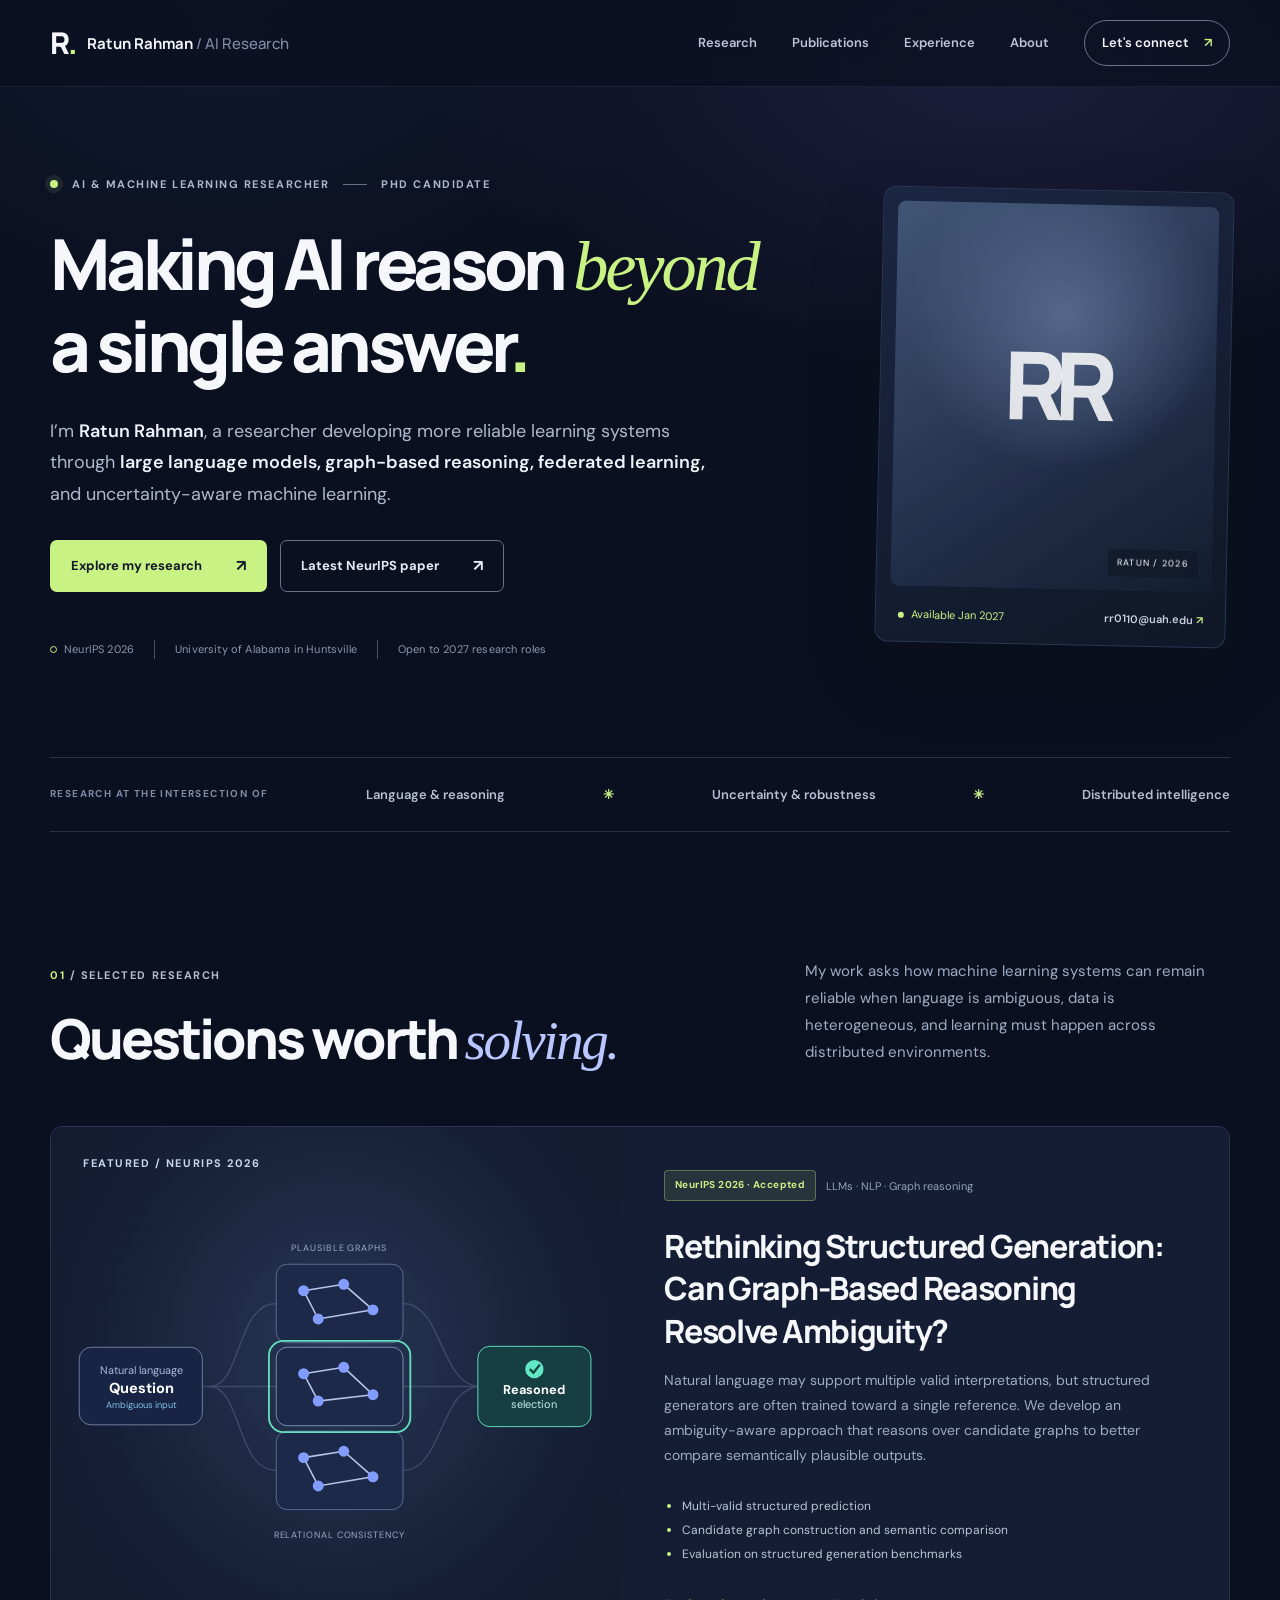
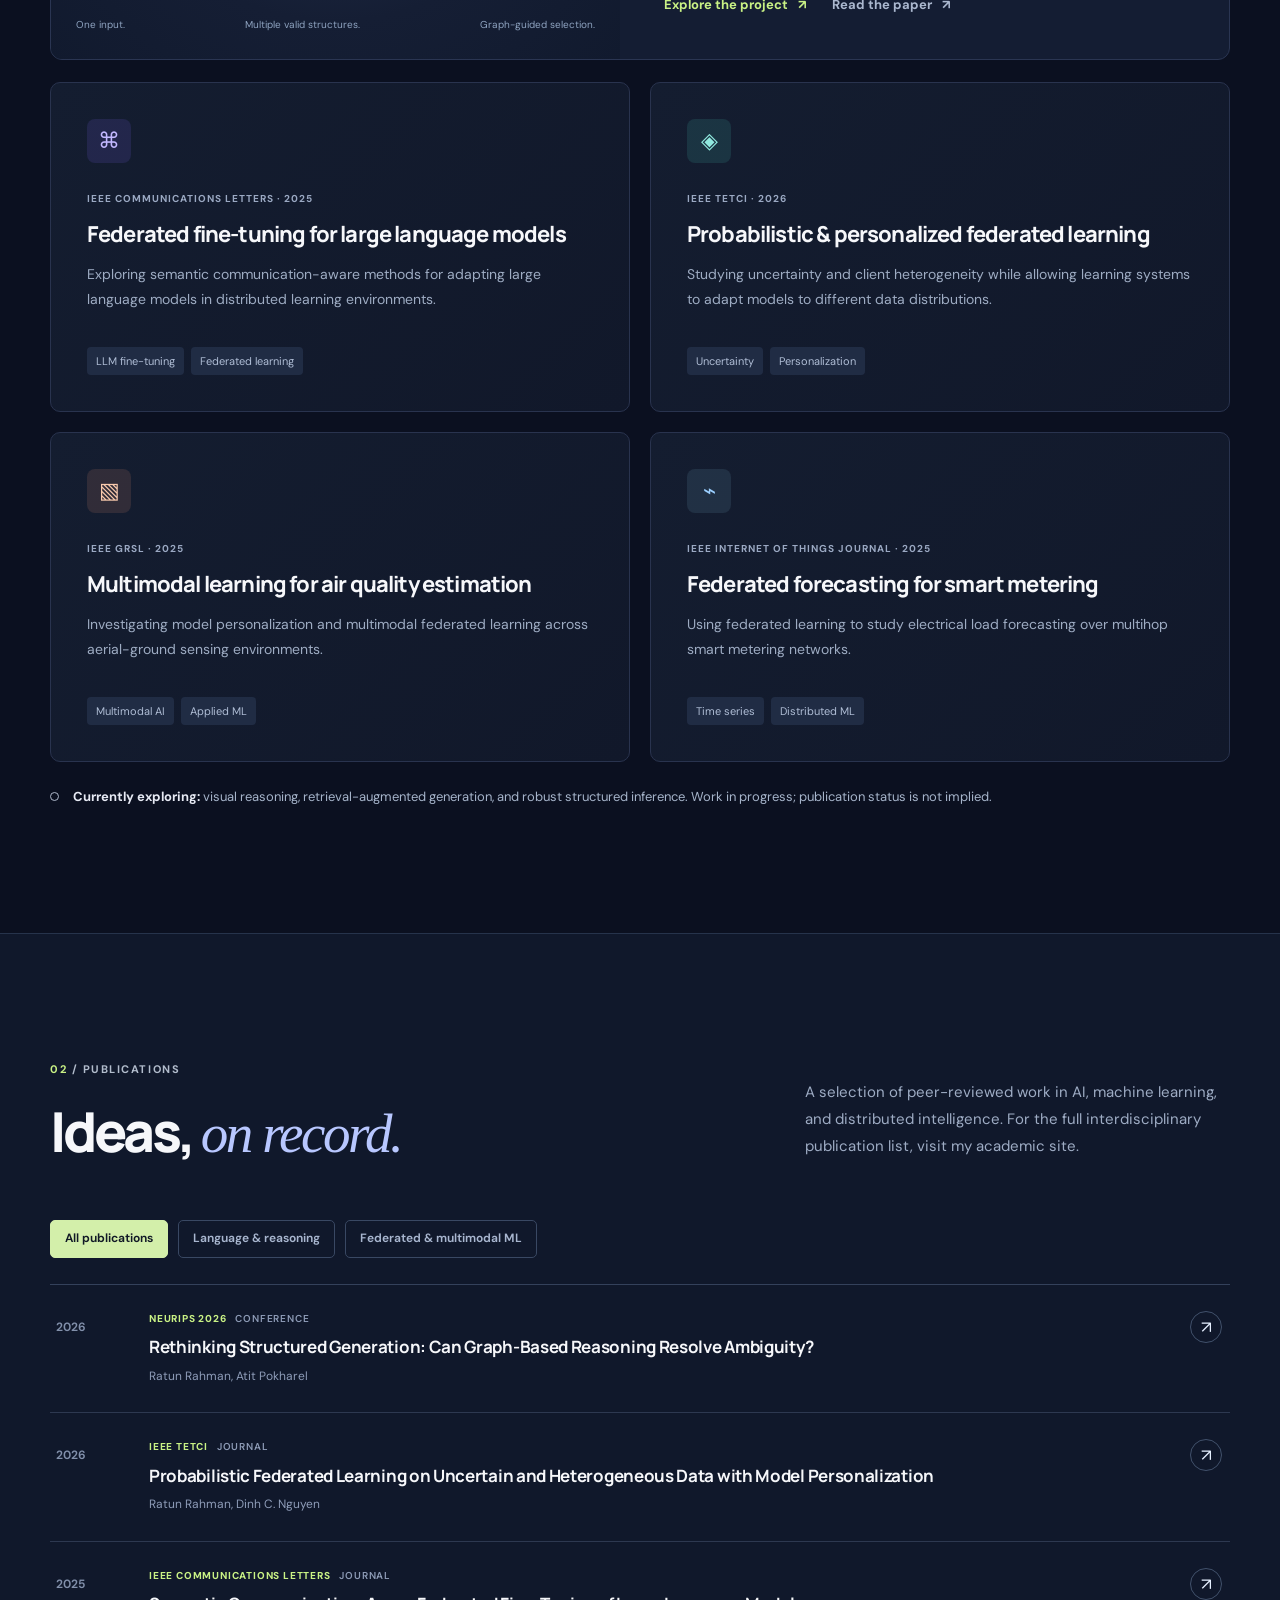
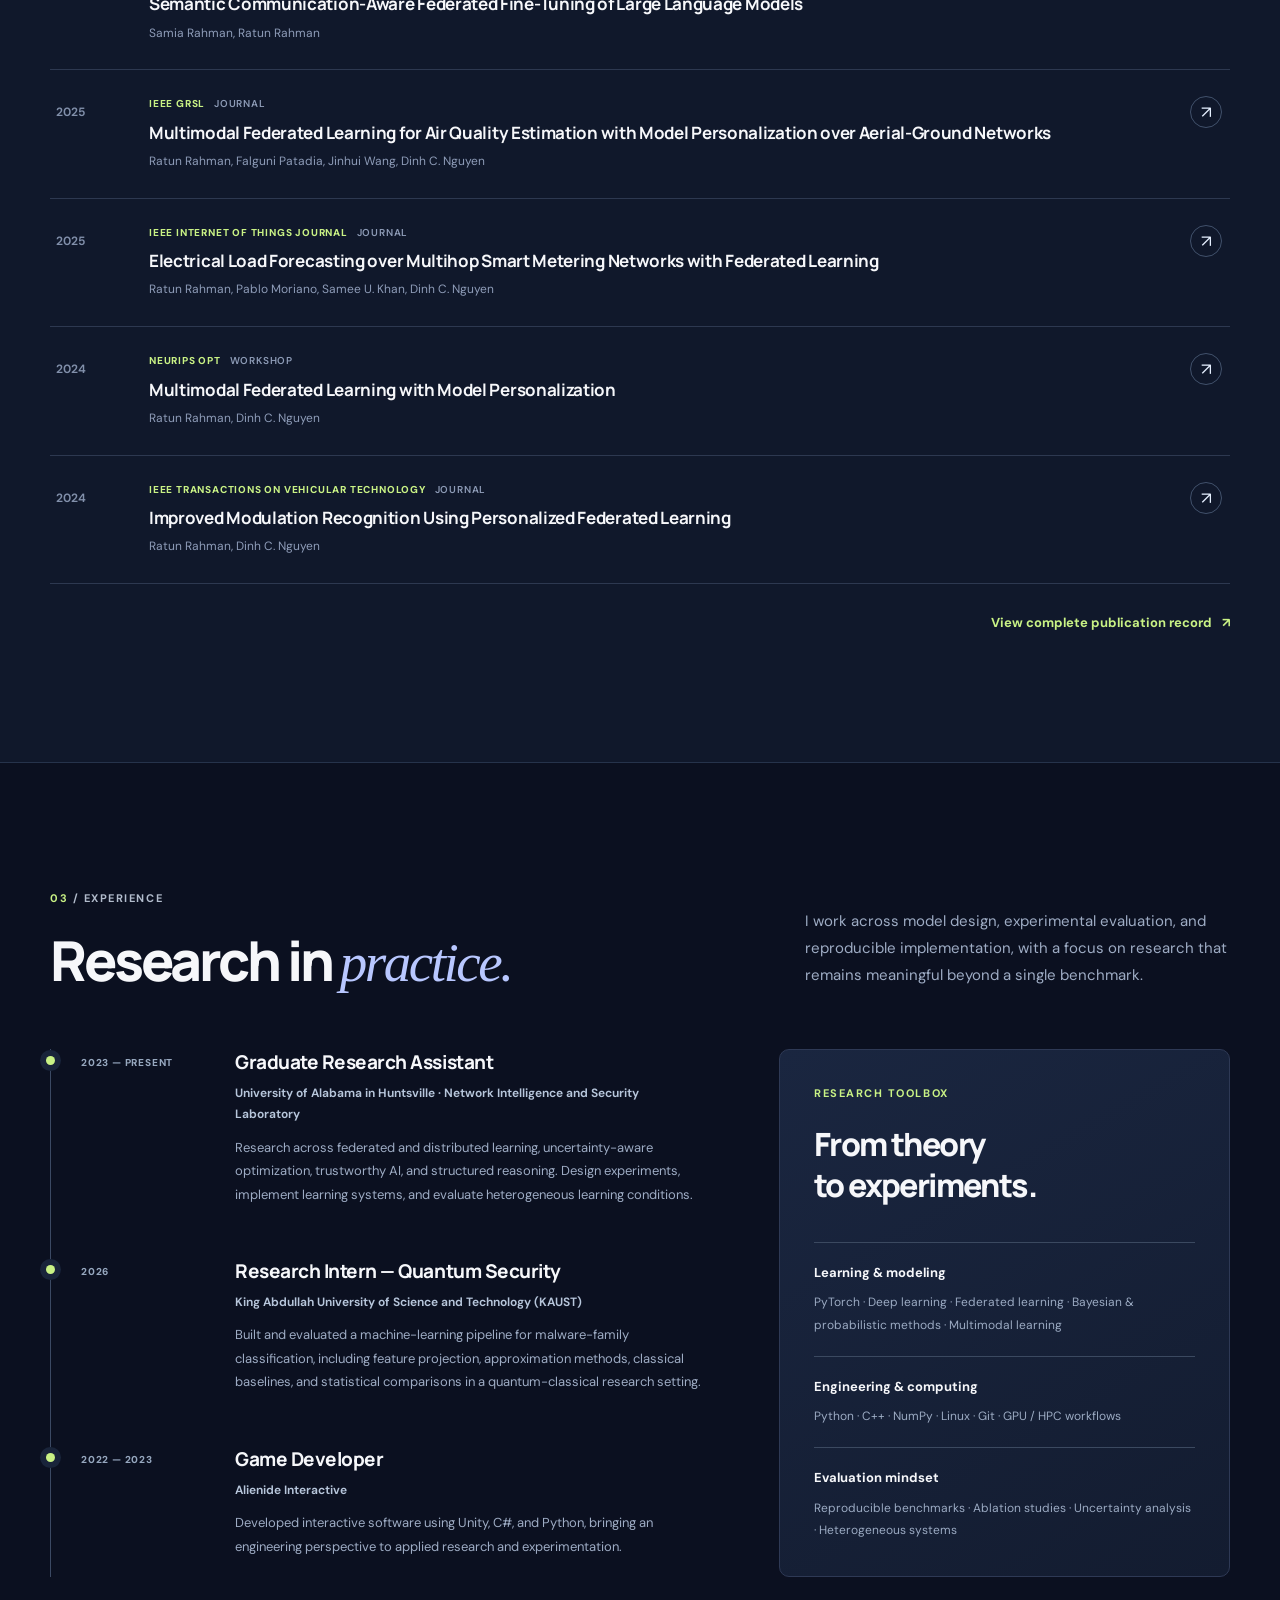
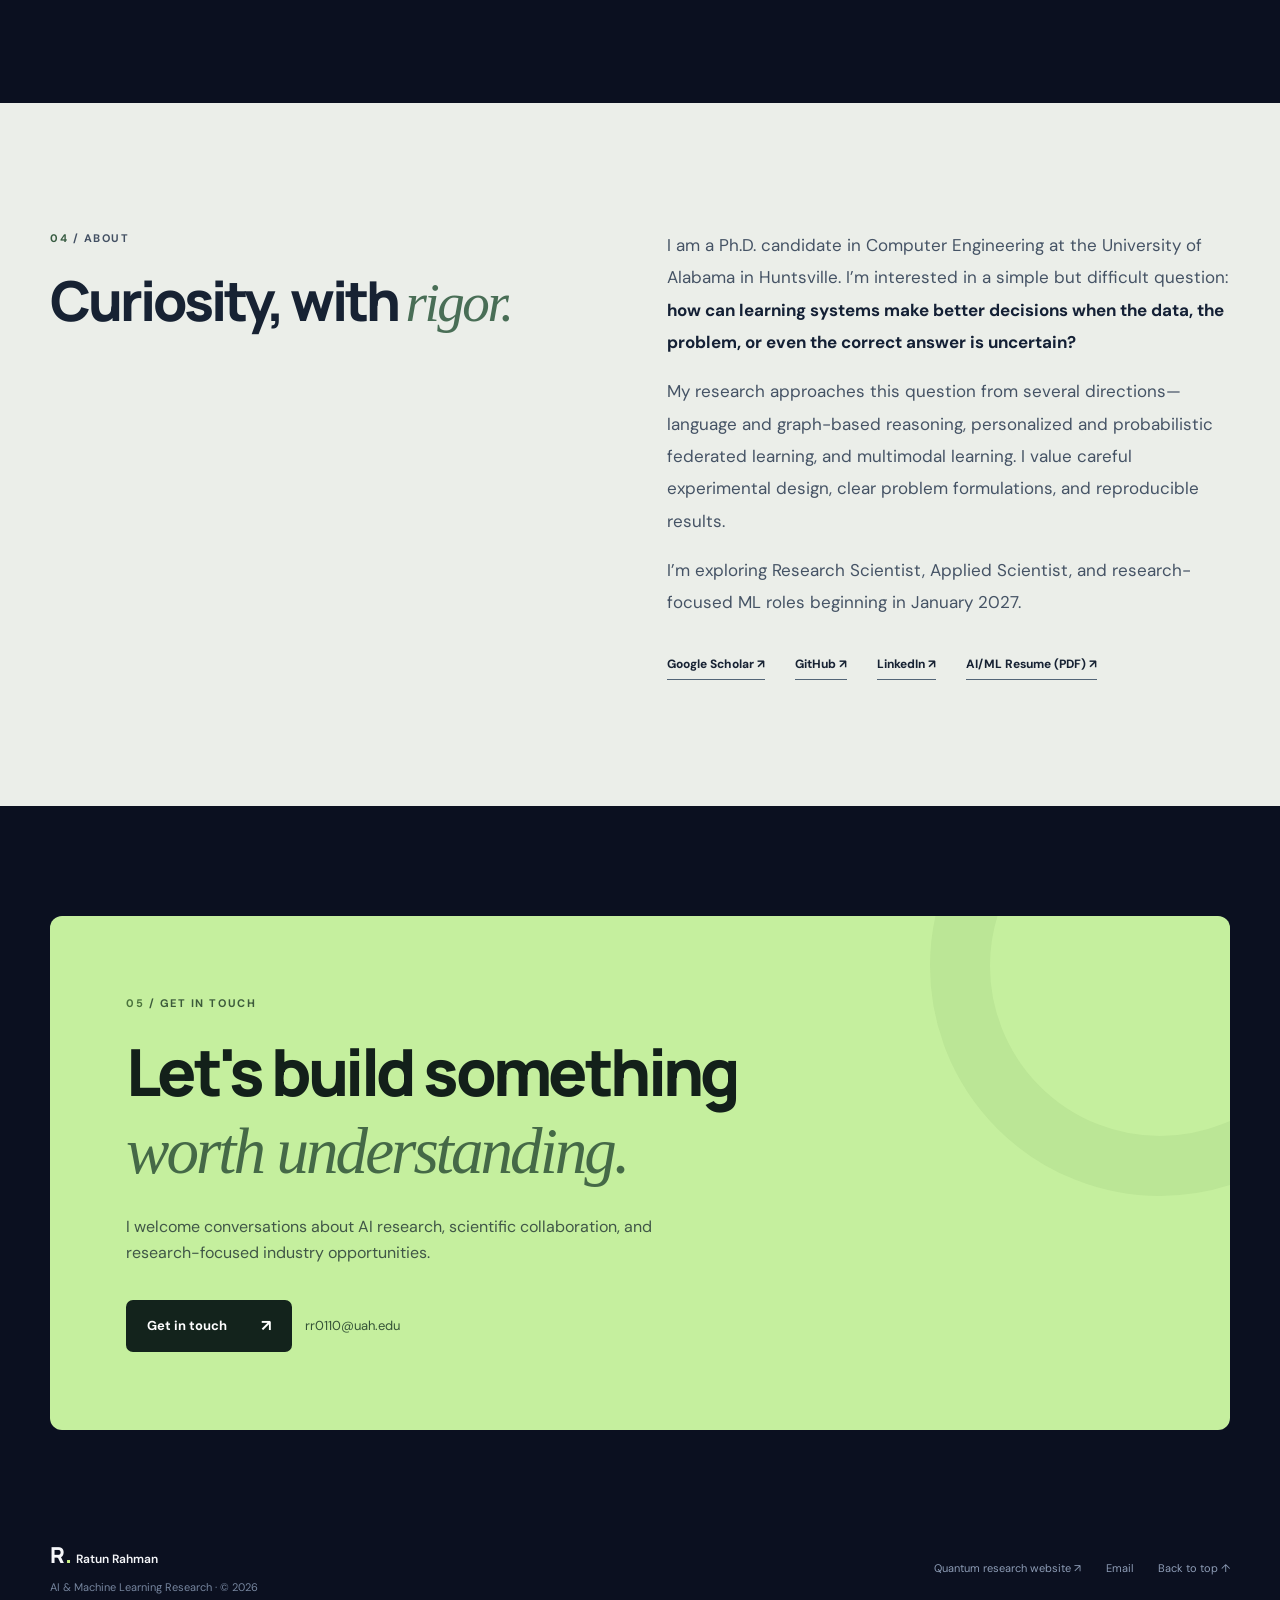
==== index.html @ 69914689 "Add files via upload" ====
<!doctype html>
<html lang="en">
<head>
  <meta charset="utf-8" />
  <meta name="viewport" content="width=device-width, initial-scale=1" />
  <meta name="theme-color" content="#0b1020" />
  <meta name="description" content="Ratun Rahman is an AI and machine learning researcher working on large language models, structured reasoning, trustworthy machine learning, and federated learning. Ph.D. candidate at UAH." />
  <meta property="og:type" content="website" />
  <meta property="og:title" content="Ratun Rahman — AI & Machine Learning Research" />
  <meta property="og:description" content="Research in LLMs, graph-based reasoning, multimodal AI, and federated learning." />
  <meta property="og:url" content="https://ratunrahman.github.io/" />
  <meta property="og:image" content="https://ratunrahman.github.io/assets/og-card.svg" />
  <link rel="canonical" href="https://ratunrahman.github.io/" />
  <link rel="icon" href="assets/favicon.svg" type="image/svg+xml" />
  <link rel="preconnect" href="https://fonts.googleapis.com" />
  <link rel="preconnect" href="https://fonts.gstatic.com" crossorigin />
  <link href="https://fonts.googleapis.com/css2?family=DM+Sans:wght@400;450;500;550;600;650;700&family=Manrope:wght@400;500;600;700;800&display=swap" rel="stylesheet" />
  <link rel="stylesheet" href="assets/style.css" />
  <script src="assets/main.js" defer></script>
  <title>Ratun Rahman — AI & Machine Learning Research</title>
  <script type="application/ld+json">{"@context":"https://schema.org","@type":"Person","name":"Ratun Rahman","url":"https://ratunrahman.github.io/","email":"mailto:rr0110@uah.edu","affiliation":{"@type":"Organization","name":"University of Alabama in Huntsville"},"sameAs":["https://github.com/Ratun11","https://ratun11.github.io/","https://www.linkedin.com/in/ratun-rahman-46762b187"]}</script>
</head>
<body>
  <a class="skip-link" href="#main">Skip to content</a>
  <div class="top-glow" aria-hidden="true"></div>
  <header class="site-header" id="top">
    <div class="container nav-wrap">
      <a class="brand" href="#top" aria-label="Ratun Rahman homepage"><span class="brand-symbol">R<span class="brand-point">.</span></span><span class="brand-name">Ratun Rahman<span> / AI Research</span></span></a>
      <button class="menu-toggle" aria-label="Open navigation" aria-expanded="false" aria-controls="site-menu"><span></span><span></span><span></span></button>
      <nav class="nav" id="site-menu" aria-label="Main navigation">
        <a href="#research">Research</a><a href="#publications">Publications</a><a href="#experience">Experience</a><a href="#about">About</a><a class="nav-contact" href="#contact">Let's connect <span aria-hidden="true">↗</span></a>
      </nav>
    </div>
  </header>
  <main id="main">
    <section class="hero container" aria-labelledby="hero-title">
      <div class="hero-main">
        <p class="eyebrow"><span class="status-pulse" aria-hidden="true"></span> AI &amp; MACHINE LEARNING RESEARCHER <span class="eyebrow-line"></span> PHD CANDIDATE</p>
        <h1 id="hero-title">Making AI reason <span class="serif-accent">beyond</span><br />a single answer<span class="accent-mark">.</span></h1>
        <p class="hero-copy">I’m <strong>Ratun Rahman</strong>, a researcher developing more reliable learning systems through <strong>large language models, graph-based reasoning, federated learning,</strong> and uncertainty-aware machine learning.</p>
        <div class="hero-actions"><a href="#research" class="button button-primary">Explore my research <span aria-hidden="true">↗</span></a><a href="https://arxiv.org/abs/2610.31681" target="_blank" rel="noopener noreferrer" class="button button-outline">Latest NeurIPS paper <span aria-hidden="true">↗</span></a></div>
        <div class="hero-facts"><span><span class="mini-dot"></span> NeurIPS 2026</span><span>University of Alabama in Huntsville</span><span>Open to 2027 research roles</span></div>
      </div>
      <aside class="hero-aside" aria-label="Researcher profile">
        <div class="portrait-wrap">
          <div class="portrait-shape" aria-hidden="true"></div>
          <img class="portrait" src="https://ratun11.github.io/images/profile.png" alt="Portrait of Ratun Rahman" loading="eager" onerror="this.style.display='none';this.parentElement.classList.add('portrait-fallback')" />
          <div class="portrait-monogram" aria-hidden="true">RR</div>
          <span class="portrait-label">RATUN / 2026</span>
        </div>
        <div class="profile-bottom"><span class="availability"><span class="small-status"></span> Available Jan 2027</span><a href="mailto:rr0110@uah.edu">rr0110@uah.edu <span aria-hidden="true">↗</span></a></div>
      </aside>
    </section>
    <div class="container"><div class="recognition"><span class="recognition-label">RESEARCH AT THE INTERSECTION OF</span><span>Language &amp; reasoning</span><span class="recognition-sep">✳</span><span>Uncertainty &amp; robustness</span><span class="recognition-sep">✳</span><span>Distributed intelligence</span></div></div>

    <section class="section container" id="research" aria-labelledby="research-title">
      <div class="section-heading"><div><p class="section-kicker"><span>01</span> / SELECTED RESEARCH</p><h2 id="research-title">Questions worth <em>solving.</em></h2></div><p>My work asks how machine learning systems can remain reliable when language is ambiguous, data is heterogeneous, and learning must happen across distributed environments.</p></div>
      <article class="feature-card">
        <div class="feature-visual" role="img" aria-label="Illustration of multiple candidate graph interpretations being evaluated for structured reasoning">
          <span class="visual-kicker">FEATURED / NEURIPS 2026</span>
          <svg class="graph-art" viewBox="0 0 580 385" aria-hidden="true" focusable="false">
            <defs><linearGradient id="lineG" x1="0" y1="0" x2="1" y2="1"><stop stop-color="#6f7dfb"/><stop offset="1" stop-color="#62e8c4"/></linearGradient><filter id="glow"><feGaussianBlur stdDeviation="6"/></filter></defs>
            <g fill="none" stroke="#566382" stroke-width="1.6" opacity=".54"><path d="M58 188 H152"/><path d="M152 188 C187 188 181 97 225 97"/><path d="M152 188 C187 188 181 188 225 188"/><path d="M152 188 C187 188 181 280 225 280"/><path d="M364 97 C408 97 404 188 449 188"/><path d="M364 188 H449"/><path d="M364 280 C408 280 404 188 449 188"/></g>
            <rect x="9" y="145" width="135" height="85" rx="13" fill="#182443" stroke="#7584a5"/><text x="77" y="174" text-anchor="middle" fill="#a9b9d6" font-size="12">Natural language</text><text x="77" y="195" text-anchor="middle" fill="#fff" font-size="16" font-weight="700">Question</text><text x="77" y="212" text-anchor="middle" fill="#7dbfe6" font-size="10">Ambiguous input</text>
            <g><rect x="225" y="54" width="139" height="86" rx="12" fill="#1c2949" stroke="#607298"/><rect x="225" y="145" width="139" height="86" rx="12" fill="#1c2949" stroke="#8195bd"/><rect x="225" y="237" width="139" height="86" rx="12" fill="#1c2949" stroke="#607298"/></g>
            <g stroke="#b7c7e9" stroke-width="1.7"><path d="M255 83 L299 76 L331 104 L271 114 Z" fill="none"/><path d="M255 174 L299 167 L331 197 L271 204 Z" fill="none"/><path d="M255 266 L299 259 L331 287 L271 297 Z" fill="none"/></g>
            <g fill="#829cff"><circle cx="255" cy="83" r="6"/><circle cx="299" cy="76" r="6"/><circle cx="331" cy="104" r="6"/><circle cx="271" cy="114" r="6"/><circle cx="255" cy="174" r="6"/><circle cx="299" cy="167" r="6"/><circle cx="331" cy="197" r="6"/><circle cx="271" cy="204" r="6"/><circle cx="255" cy="266" r="6"/><circle cx="299" cy="259" r="6"/><circle cx="331" cy="287" r="6"/><circle cx="271" cy="297" r="6"/></g>
            <rect x="217" y="138" width="155" height="100" rx="16" fill="none" stroke="#65dfbf" stroke-width="2"/><path d="M408 188 H442" stroke="url(#lineG)" stroke-width="5" filter="url(#glow)"/><rect x="446" y="144" width="124" height="88" rx="13" fill="#173e43" stroke="#62e8c4"/><circle cx="508" cy="169" r="10" fill="#62e8c4"/><path d="M503 169 l4 4 7-9" fill="none" stroke="#11433b" stroke-width="2.5"/><text x="508" y="196" text-anchor="middle" fill="#fff" font-size="14" font-weight="700">Reasoned</text><text x="508" y="212" text-anchor="middle" fill="#c0f3e4" font-size="12">selection</text>
            <g fill="#99aacb" font-size="10" letter-spacing="1"><text x="294" y="39" text-anchor="middle">PLAUSIBLE GRAPHS</text><text x="294" y="354" text-anchor="middle">RELATIONAL CONSISTENCY</text></g>
          </svg>
          <div class="visual-caption"><span>One input.</span><span>Multiple valid structures.</span><span>Graph-guided selection.</span></div>
        </div>
        <div class="feature-content"><div class="feature-topline"><span class="pill pill-lime">NeurIPS 2026 · Accepted</span><span class="muted">LLMs · NLP · Graph reasoning</span></div><h3>Rethinking Structured Generation: Can Graph-Based Reasoning Resolve Ambiguity?</h3><p>Natural language may support multiple valid interpretations, but structured generators are often trained toward a single reference. We develop an ambiguity-aware approach that reasons over candidate graphs to better compare semantically plausible outputs.</p><ul class="feature-points"><li>Multi-valid structured prediction</li><li>Candidate graph construction and semantic comparison</li><li>Evaluation on structured generation benchmarks</li></ul><div class="feature-links"><a href="research/structured-generation.html" class="text-link">Explore the project <span aria-hidden="true">↗</span></a><a href="https://arxiv.org/abs/2610.31681" target="_blank" rel="noopener noreferrer" class="text-link secondary-link">Read the paper <span aria-hidden="true">↗</span></a></div></div>
      </article>
      <div class="research-grid">
        <article class="research-card"><div class="research-icon icon-lavender" aria-hidden="true">⌘</div><div class="paper-type">IEEE COMMUNICATIONS LETTERS · 2025</div><h3>Federated fine-tuning for large language models</h3><p>Exploring semantic communication-aware methods for adapting large language models in distributed learning environments.</p><div class="tag-row"><span>LLM fine-tuning</span><span>Federated learning</span></div></article>
        <article class="research-card"><div class="research-icon icon-aqua" aria-hidden="true">◈</div><div class="paper-type">IEEE TETCI · 2026</div><h3>Probabilistic &amp; personalized federated learning</h3><p>Studying uncertainty and client heterogeneity while allowing learning systems to adapt models to different data distributions.</p><div class="tag-row"><span>Uncertainty</span><span>Personalization</span></div></article>
        <article class="research-card"><div class="research-icon icon-peach" aria-hidden="true">▧</div><div class="paper-type">IEEE GRSL · 2025</div><h3>Multimodal learning for air quality estimation</h3><p>Investigating model personalization and multimodal federated learning across aerial-ground sensing environments.</p><div class="tag-row"><span>Multimodal AI</span><span>Applied ML</span></div></article>
        <article class="research-card"><div class="research-icon icon-blue" aria-hidden="true">⌁</div><div class="paper-type">IEEE INTERNET OF THINGS JOURNAL · 2025</div><h3>Federated forecasting for smart metering</h3><p>Using federated learning to study electrical load forecasting over multihop smart metering networks.</p><div class="tag-row"><span>Time series</span><span>Distributed ML</span></div></article>
      </div>
      <div class="ongoing-note"><span class="ongoing-dot"></span><p><strong>Currently exploring:</strong> visual reasoning, retrieval-augmented generation, and robust structured inference. Work in progress; publication status is not implied.</p></div>
    </section>

    <section class="section section-tint" id="publications" aria-labelledby="pub-title"><div class="container"><div class="section-heading"><div><p class="section-kicker"><span>02</span> / PUBLICATIONS</p><h2 id="pub-title">Ideas, <em>on record.</em></h2></div><p>A selection of peer-reviewed work in AI, machine learning, and distributed intelligence. For the full interdisciplinary publication list, visit my academic site.</p></div>
      <div class="pub-controls" role="group" aria-label="Filter publications"><button class="filter-button is-active" type="button" data-filter="all" aria-pressed="true">All publications</button><button class="filter-button" type="button" data-filter="language" aria-pressed="false">Language &amp; reasoning</button><button class="filter-button" type="button" data-filter="federated" aria-pressed="false">Federated &amp; multimodal ML</button></div>
      <div class="pub-list">
        <article class="pub-item" data-category="language"><span class="pub-year">2026</span><div><div class="venue">NeurIPS 2026 <span class="venue-type">Conference</span></div><h3>Rethinking Structured Generation: Can Graph-Based Reasoning Resolve Ambiguity?</h3><p>Ratun Rahman, Atit Pokharel</p></div><a class="pub-arrow" aria-label="Read NeurIPS 2026 paper" href="https://arxiv.org/abs/2610.31681" target="_blank" rel="noopener noreferrer">↗</a></article>
        <article class="pub-item" data-category="federated"><span class="pub-year">2026</span><div><div class="venue">IEEE TETCI <span class="venue-type">Journal</span></div><h3>Probabilistic Federated Learning on Uncertain and Heterogeneous Data with Model Personalization</h3><p>Ratun Rahman, Dinh C. Nguyen</p></div><a class="pub-arrow" aria-label="View publication listing" href="https://ratun11.github.io/publications/" target="_blank" rel="noopener noreferrer">↗</a></article>
        <article class="pub-item" data-category="federated"><span class="pub-year">2025</span><div><div class="venue">IEEE Communications Letters <span class="venue-type">Journal</span></div><h3>Semantic Communication-Aware Federated Fine-Tuning of Large Language Models</h3><p>Samia Rahman, Ratun Rahman</p></div><a class="pub-arrow" aria-label="View publication listing" href="https://ratun11.github.io/publications/" target="_blank" rel="noopener noreferrer">↗</a></article>
        <article class="pub-item" data-category="federated"><span class="pub-year">2025</span><div><div class="venue">IEEE GRSL <span class="venue-type">Journal</span></div><h3>Multimodal Federated Learning for Air Quality Estimation with Model Personalization over Aerial-Ground Networks</h3><p>Ratun Rahman, Falguni Patadia, Jinhui Wang, Dinh C. Nguyen</p></div><a class="pub-arrow" aria-label="View publication listing" href="https://ratun11.github.io/publications/" target="_blank" rel="noopener noreferrer">↗</a></article>
        <article class="pub-item" data-category="federated"><span class="pub-year">2025</span><div><div class="venue">IEEE Internet of Things Journal <span class="venue-type">Journal</span></div><h3>Electrical Load Forecasting over Multihop Smart Metering Networks with Federated Learning</h3><p>Ratun Rahman, Pablo Moriano, Samee U. Khan, Dinh C. Nguyen</p></div><a class="pub-arrow" aria-label="View publication listing" href="https://ratun11.github.io/publications/" target="_blank" rel="noopener noreferrer">↗</a></article>
        <article class="pub-item" data-category="federated"><span class="pub-year">2024</span><div><div class="venue">NeurIPS OPT <span class="venue-type">Workshop</span></div><h3>Multimodal Federated Learning with Model Personalization</h3><p>Ratun Rahman, Dinh C. Nguyen</p></div><a class="pub-arrow" aria-label="View publication listing" href="https://ratun11.github.io/publications/" target="_blank" rel="noopener noreferrer">↗</a></article>
        <article class="pub-item" data-category="federated"><span class="pub-year">2024</span><div><div class="venue">IEEE Transactions on Vehicular Technology <span class="venue-type">Journal</span></div><h3>Improved Modulation Recognition Using Personalized Federated Learning</h3><p>Ratun Rahman, Dinh C. Nguyen</p></div><a class="pub-arrow" aria-label="View publication listing" href="https://ratun11.github.io/publications/" target="_blank" rel="noopener noreferrer">↗</a></article>
      </div><div class="view-all"><a href="https://ratun11.github.io/publications/" target="_blank" rel="noopener noreferrer" class="text-link">View complete publication record <span aria-hidden="true">↗</span></a></div>
    </div></section>

    <section class="section container" id="experience" aria-labelledby="exp-title"><div class="section-heading"><div><p class="section-kicker"><span>03</span> / EXPERIENCE</p><h2 id="exp-title">Research in <em>practice.</em></h2></div><p>I work across model design, experimental evaluation, and reproducible implementation, with a focus on research that remains meaningful beyond a single benchmark.</p></div>
      <div class="experience-layout"><div class="timeline"><div class="timeline-item"><div class="timeline-date">2023 — PRESENT</div><div><h3>Graduate Research Assistant</h3><p class="company">University of Alabama in Huntsville · Network Intelligence and Security Laboratory</p><p>Research across federated and distributed learning, uncertainty-aware optimization, trustworthy AI, and structured reasoning. Design experiments, implement learning systems, and evaluate heterogeneous learning conditions.</p></div></div><div class="timeline-item"><div class="timeline-date">2026</div><div><h3>Research Intern — Quantum Security</h3><p class="company">King Abdullah University of Science and Technology (KAUST)</p><p>Built and evaluated a machine-learning pipeline for malware-family classification, including feature projection, approximation methods, classical baselines, and statistical comparisons in a quantum-classical research setting.</p></div></div><div class="timeline-item"><div class="timeline-date">2022 — 2023</div><div><h3>Game Developer</h3><p class="company">Alienide Interactive</p><p>Developed interactive software using Unity, C#, and Python, bringing an engineering perspective to applied research and experimentation.</p></div></div></div>
      <aside class="toolbox"><p class="toolbox-kicker">RESEARCH TOOLBOX</p><h3>From theory<br />to experiments.</h3><div class="tool-group"><h4>Learning &amp; modeling</h4><p>PyTorch · Deep learning · Federated learning · Bayesian &amp; probabilistic methods · Multimodal learning</p></div><div class="tool-group"><h4>Engineering &amp; computing</h4><p>Python · C++ · NumPy · Linux · Git · GPU / HPC workflows</p></div><div class="tool-group"><h4>Evaluation mindset</h4><p>Reproducible benchmarks · Ablation studies · Uncertainty analysis · Heterogeneous systems</p></div></aside></div>
    </section>

    <section class="section about-section" id="about" aria-labelledby="about-title"><div class="container about-layout"><div><p class="section-kicker"><span>04</span> / ABOUT</p><h2 id="about-title">Curiosity, with <em>rigor.</em></h2></div><div class="about-body"><p>I am a Ph.D. candidate in Computer Engineering at the University of Alabama in Huntsville. I’m interested in a simple but difficult question: <strong>how can learning systems make better decisions when the data, the problem, or even the correct answer is uncertain?</strong></p><p>My research approaches this question from several directions—language and graph-based reasoning, personalized and probabilistic federated learning, and multimodal learning. I value careful experimental design, clear problem formulations, and reproducible results.</p><p>I’m exploring Research Scientist, Applied Scientist, and research-focused ML roles beginning in January 2027.</p><div class="about-links"><a href="https://scholar.google.com/citations?user=3UgEN3IAAAAJ" target="_blank" rel="noopener noreferrer">Google Scholar ↗</a><a href="https://github.com/Ratun11" target="_blank" rel="noopener noreferrer">GitHub ↗</a><a href="https://www.linkedin.com/in/ratun-rahman-46762b187" target="_blank" rel="noopener noreferrer">LinkedIn ↗</a><a href="files/Ratun_AI_Resume.pdf" target="_blank" rel="noopener noreferrer">AI/ML Resume (PDF) ↗</a></div></div></div></section>

    <section class="contact-section container" id="contact" aria-labelledby="contact-title"><div class="contact-panel"><div class="contact-decoration" aria-hidden="true"></div><p class="section-kicker"><span>05</span> / GET IN TOUCH</p><h2 id="contact-title">Let's build something<br /><em>worth understanding.</em></h2><p>I welcome conversations about AI research, scientific collaboration, and research-focused industry opportunities.</p><div class="contact-actions"><a href="mailto:rr0110@uah.edu?subject=Research%20conversation" class="button button-light">Get in touch <span aria-hidden="true">↗</span></a><span>rr0110@uah.edu</span></div></div></section>
  </main>
  <footer class="footer container"><div><a href="#top" class="footer-brand">R<span>.</span> <span>Ratun Rahman</span></a><p>AI &amp; Machine Learning Research · © <span id="year">2026</span></p></div><div class="footer-links"><a href="https://ratun11.github.io/" target="_blank" rel="noopener noreferrer">Quantum research website ↗</a><a href="mailto:rr0110@uah.edu">Email</a><a href="#top">Back to top ↑</a></div></footer>
</body>
</html>
---- assets/style.css ----
:root{--bg:#0b1020;--bg2:#10172a;--bg3:#151d33;--card:#131c30;--line:#26304a;--text:#f6f7fa;--muted:#a2acc3;--lime:#c9f285;--accent:#a4a8ff;--aqua:#78d7c4;--serif:Georgia,'Times New Roman',serif;--sans:'DM Sans',sans-serif;--heading:'Manrope',sans-serif}
*{box-sizing:border-box}html{scroll-behavior:smooth;scroll-padding-top:110px}body{margin:0;background:var(--bg);color:var(--text);font:16px/1.65 var(--sans);-webkit-font-smoothing:antialiased}body::selection{background:#7f8cf0;color:#fff}a{color:inherit;text-decoration:none}button{font:inherit}img{max-width:100%}svg{max-width:100%}a:focus-visible,button:focus-visible{outline:3px solid var(--lime);outline-offset:5px}p{margin-top:0}.container{width:min(1180px,calc(100% - 72px));margin:auto}.skip-link{position:absolute;left:12px;top:-90px;background:var(--lime);color:#07101b;padding:12px 18px;z-index:100}.skip-link:focus{top:12px}.top-glow{position:absolute;inset:0 0 auto 0;height:760px;z-index:-1;background:radial-gradient(ellipse 800px 420px at 78% 9%,rgba(95,78,165,.21),transparent 72%),radial-gradient(ellipse 600px 420px at 18% 2%,rgba(45,84,135,.14),transparent 75%);pointer-events:none}.site-header{position:relative;z-index:10;border-bottom:1px solid #27304a88;background:#0b1020bb;backdrop-filter:blur(20px);-webkit-backdrop-filter:blur(20px)}.nav-wrap{height:86px;display:flex;align-items:center;justify-content:space-between;gap:24px}.brand{display:flex;align-items:center;gap:11px;white-space:nowrap}.brand-symbol{font:800 30px/1 var(--heading);letter-spacing:-2px}.brand-point,.accent-mark,.footer-brand>span:first-of-type{color:var(--lime)}.brand-name{font:700 15px var(--heading)}.brand-name>span{color:#818da8;font-weight:500}.nav{display:flex;gap:35px;align-items:center;font-size:13px;font-weight:600;color:#bbc5d7}.nav a:not(.nav-contact):hover,.footer a:hover,.about-links a:hover{color:var(--lime)}.nav-contact{border:1px solid #69748d;padding:11px 17px;border-radius:100px;color:#f6f7fa}.nav-contact:hover{background:#212a3f}.nav-contact span{margin-left:12px;color:var(--lime)}.menu-toggle{display:none}.hero{display:grid;grid-template-columns:minmax(0,1.5fr) minmax(290px,.68fr);gap:55px;align-items:center;min-height:670px;padding-top:75px;padding-bottom:85px}.hero-main{position:relative}.eyebrow,.section-kicker,.recognition-label,.visual-kicker,.toolbox-kicker{letter-spacing:.14em;font-size:11px;font-weight:700;color:#acb6cb}.eyebrow{display:flex;align-items:center;gap:14px;margin:0 0 30px}.status-pulse{height:8px;width:8px;background:var(--lime);border-radius:50%;box-shadow:0 0 0 5px rgba(201,242,133,.09)}.eyebrow-line{display:inline-block;width:24px;height:1px;background:#67718a}.hero h1{margin:0;font:800 clamp(49px,5.5vw,78px)/1.13 var(--heading);letter-spacing:-.065em;white-space:nowrap}.serif-accent,.section-heading h2 em,.about-layout h2 em,.contact-panel h2 em{font-family:var(--serif);font-style:italic;font-weight:400;letter-spacing:-.045em;color:var(--lime)}.hero-copy{max-width:675px;margin:30px 0 30px;font-size:18px;line-height:1.75;color:#aeb9ce}.hero-copy strong{color:#f0f3fa;font-weight:600}.hero-actions,.contact-actions{display:flex;gap:13px;align-items:center;flex-wrap:wrap}.button{display:inline-flex;gap:34px;align-items:center;justify-content:center;border:1px solid transparent;border-radius:7px;padding:14px 20px;font-size:13px;font-weight:700;line-height:1.4;transition:transform .15s,background .15s}.button:hover{transform:translateY(-3px)}.button-primary{background:var(--lime);color:#121928}.button-primary:hover{background:#e1ffae}.button-outline{border-color:#68748e;color:#e7eaf4}.button-outline:hover{background:#1b2540}.button span{font-size:16px}.hero-facts{margin-top:48px;display:flex;gap:20px;align-items:center;flex-wrap:wrap;font-size:11px;color:#8997b0;letter-spacing:.015em}.hero-facts>span:not(:first-child){border-left:1px solid #45516b;padding-left:20px}.mini-dot{display:inline-block;width:7px;height:7px;border:1px solid var(--lime);border-radius:50%;margin-right:4px}.hero-aside{padding:14px;border:1px solid #293753;background:linear-gradient(150deg,#1b2642,#101727);border-radius:13px;box-shadow:0 30px 80px rgba(0,0,0,.13);transform:rotate(1.2deg)}.portrait-wrap{position:relative;aspect-ratio:4/4.8;overflow:hidden;border-radius:8px;background:linear-gradient(155deg,#293b65,#171f33 70%);display:flex;justify-content:center;align-items:end}.portrait-shape{width:110%;height:110%;position:absolute;background:radial-gradient(circle at 52% 35%,#62769a 0,transparent 47%),linear-gradient(145deg,#4c627f 0,#23314c 65%,#131d2f);opacity:.8}.portrait{position:relative;width:100%;height:100%;object-fit:cover;object-position:center 30%;filter:saturate(.78);mix-blend-mode:normal}.portrait-wrap .portrait-monogram{display:none;position:absolute;font:800 94px var(--heading);letter-spacing:-.12em;color:rgba(255,255,255,.85);top:30%}.portrait-wrap.portrait-fallback .portrait-monogram{display:block}.portrait-label{position:absolute;bottom:14px;right:14px;color:white;background:#101827a8;padding:6px 9px;backdrop-filter:blur(5px);font-size:9px;letter-spacing:.14em}.profile-bottom{padding:19px 8px 4px;display:flex;justify-content:space-between;gap:10px;align-items:center;font-size:11px;color:#cad1df}.profile-bottom>a{font-weight:600}.profile-bottom>a span{color:var(--lime)}.availability{white-space:nowrap;color:var(--lime)}.small-status{display:inline-block;background:var(--lime);width:6px;height:6px;border-radius:50%;margin-right:4px}.recognition{border-top:1px solid #28324c;border-bottom:1px solid #28324c;padding:26px 0;display:flex;justify-content:space-between;gap:16px;align-items:center;color:#b6bfd2;font-size:13px;font-weight:600}.recognition-label{color:#7e8ba5;font-size:10px}.recognition-sep{color:var(--lime)}.section{padding-top:126px;padding-bottom:126px}.section-heading{display:flex;justify-content:space-between;align-items:end;gap:48px;margin-bottom:54px}.section-heading>div{flex:1.3}.section-heading>p{max-width:425px;color:#9eacc4;font-size:15px;line-height:1.8;margin:0 0 6px;flex:1}.section-kicker{color:#b2bccc;margin:0 0 22px}.section-kicker span{color:var(--lime)}.section-heading h2,.about-layout h2{margin:0;font:800 clamp(35px,4.3vw,56px)/1.16 var(--heading);letter-spacing:-.055em}.section-heading h2 em,.about-layout h2 em{color:#b8c7ff}.feature-card{display:grid;grid-template-columns:1fr 1.07fr;border:1px solid #2a3552;background:#141d33;border-radius:12px;overflow:hidden}.feature-visual{background:radial-gradient(ellipse at 50% 42%,#283756 0,#151e34 62%,#111a2e 100%);padding:27px 20px 25px;display:flex;flex-direction:column;justify-content:space-between;overflow:hidden}.visual-kicker{color:#c9d6f0;margin-left:12px}.graph-art{width:100%;height:auto;margin:auto;display:block}.visual-caption{display:flex;justify-content:space-between;gap:8px;padding:9px 5px 0;color:#8fa4c1;font-size:10px}.feature-content{padding:43px 44px;display:flex;flex-direction:column;align-items:start}.feature-topline{display:flex;flex-wrap:wrap;align-items:center;gap:10px}.pill{padding:6px 10px;border-radius:4px;font-weight:700;font-size:10px;letter-spacing:.04em}.pill-lime{background:#c9f2851c;border:1px solid #c9f28555;color:var(--lime)}.muted{font-size:11px;color:#93a1b9}.feature-content h3{font:750 clamp(22px,2.6vw,32px)/1.33 var(--heading);letter-spacing:-.04em;margin:24px 0 15px}.feature-content p,.research-card p{font-size:14px;line-height:1.8;color:#9eacc3}.feature-points{padding-left:18px;color:#bbc6d8;font-size:12px;line-height:2;margin-bottom:28px}.feature-points li::marker{color:var(--lime)}.feature-links{margin-top:auto;display:flex;flex-wrap:wrap;gap:26px}.text-link{color:var(--lime);font-size:13px;font-weight:700}.text-link:hover{text-decoration:underline;text-underline-offset:5px}.text-link span{margin-left:7px}.secondary-link{color:#abb8cf}.research-grid{margin-top:22px;display:grid;grid-template-columns:repeat(2,1fr);gap:20px}.research-card{padding:36px;border:1px solid #29334e;border-radius:10px;background:linear-gradient(135deg,#141d30,#11182a);min-height:330px;display:flex;flex-direction:column;align-items:start;transition:transform .15s,border-color .15s}.research-card:hover{border-color:#64769c;transform:translateY(-3px)}.research-icon{width:44px;height:44px;display:grid;place-items:center;border-radius:8px;font-size:22px;margin-bottom:28px}.icon-lavender{color:#c2b8ff;background:#6a5acf2c}.icon-aqua{color:#90e9df;background:#3faea22b}.icon-peach{color:#f9caad;background:#b97a602d}.icon-blue{color:#9bcfff;background:#648ca52d}.paper-type{color:#9ba9c3;letter-spacing:.1em;font-size:10px;font-weight:700}.research-card h3{font:750 22px/1.38 var(--heading);letter-spacing:-.038em;margin:12px 0}.research-card p{margin-bottom:25px}.tag-row{margin-top:auto;display:flex;flex-wrap:wrap;gap:7px}.tag-row span{padding:5px 9px;background:#202c44;color:#afbdd5;border-radius:4px;font-size:11px}.ongoing-note{display:flex;gap:14px;align-items:start;padding:24px 0 0;color:#a6b4ca;font-size:13px}.ongoing-note p{margin:0}.ongoing-note strong{color:#e7eaf4}.ongoing-dot{height:9px;width:9px;border:1px solid #adb7c9;border-radius:50%;flex:0 0 auto;margin-top:6px}.section-tint{background:#10182b;border-top:1px solid #26334b;border-bottom:1px solid #26334b}.pub-controls{display:flex;flex-wrap:wrap;gap:10px;margin-bottom:26px}.filter-button{border:1px solid #394863;background:transparent;color:#a8b6cf;padding:8px 14px;border-radius:5px;font-size:12px;cursor:pointer;font-weight:650}.filter-button:hover{background:#293650}.filter-button.is-active{background:#d3efaa;border-color:#d3efaa;color:#111926}.pub-list{border-top:1px solid #34415b}.pub-item{display:grid;grid-template-columns:75px 1fr 34px;gap:18px;align-items:start;padding:26px 6px;border-bottom:1px solid #2d3850}.pub-item[hidden]{display:none}.pub-year{color:#8290ab;font-size:12px;font-weight:650;padding-top:7px}.venue{color:var(--lime);text-transform:uppercase;letter-spacing:.08em;font-size:10px;font-weight:800;margin-bottom:7px}.venue-type{color:#8d9bb6;font-weight:600;padding-left:6px}.pub-item h3{font:700 17px/1.48 var(--heading);letter-spacing:-.018em;margin:0 0 7px}.pub-item p{color:#8e9cb8;font-size:12px;margin:0}.pub-arrow{display:grid;place-items:center;width:32px;height:32px;border:1px solid #41516b;border-radius:50%;font-size:17px;color:#e6f0ff;transition:background .15s}.pub-arrow:hover{background:#334566}.view-all{text-align:right;padding-top:25px}.experience-layout{display:grid;grid-template-columns:1.45fr 1fr;gap:75px}.timeline{border-left:1px solid #3b4963;padding-left:30px}.timeline-item{display:grid;grid-template-columns:130px 1fr;gap:24px;position:relative;padding-bottom:42px}.timeline-item::before{content:"";position:absolute;top:7px;left:-35px;border-radius:50%;width:9px;height:9px;background:var(--lime);box-shadow:0 0 0 6px #19243a}.timeline-item:last-child{padding-bottom:0}.timeline-date{color:#97a8bf;font-size:10px;font-weight:800;letter-spacing:.08em;margin-top:6px}.timeline h3{font:750 19px var(--heading);letter-spacing:-.025em;margin:0 0 8px}.company{font-size:12px!important;color:#b7c6db!important;font-weight:650}.timeline p{color:#9eacc4;font-size:13px;line-height:1.8;margin-bottom:10px}.toolbox{align-self:start;padding:34px;border:1px solid #2e3955;border-radius:10px;background:linear-gradient(150deg,#1a2640,#131c30)}.toolbox-kicker{color:var(--lime);margin:0 0 22px}.toolbox h3{font:800 32px/1.3 var(--heading);letter-spacing:-.05em;margin:0 0 35px}.tool-group{border-top:1px solid #3b4960;padding-top:19px;margin-top:19px}.tool-group h4{font-size:13px;margin:0 0 8px}.tool-group p{font-size:12px;color:#9baac2;line-height:1.9;margin:0}.about-section{background:#ebeee9;color:#172233}.about-section .section-kicker{color:#435063}.about-section .section-kicker span{color:#375b41}.about-layout{display:grid;grid-template-columns:1fr 1.05fr;gap:80px}.about-layout h2 em{color:#496e56}.about-body p{font-size:17px;color:#455365;line-height:1.9}.about-body strong{color:#142035}.about-links{display:flex;gap:20px 30px;flex-wrap:wrap;margin-top:37px}.about-links a{font-size:12px;font-weight:750;border-bottom:1px solid #536577;padding-bottom:4px}.about-links a:hover{color:#4b8052}.contact-section{padding-top:110px;padding-bottom:110px}.contact-panel{background:#c5ef9e;color:#13201a;border-radius:12px;padding:78px 76px;position:relative;overflow:hidden}.contact-decoration{position:absolute;border:60px solid #82ad6926;border-radius:50%;width:460px;height:460px;right:-160px;top:-180px;pointer-events:none}.contact-panel .section-kicker{color:#3c5a3b}.contact-panel .section-kicker span{color:#4c743d}.contact-panel h2{font:800 clamp(38px,5.2vw,65px)/1.18 var(--heading);letter-spacing:-.055em;margin:0 0 24px;position:relative}.contact-panel h2 em{color:#456947}.contact-panel>p:not(.section-kicker){color:#405747;font-size:16px;max-width:570px;position:relative}.contact-actions{margin-top:33px;position:relative}.contact-actions>span{font-size:13px;color:#355337}.button-light{background:#13231c;color:white}.button-light:hover{background:#294334}.footer{display:flex;justify-content:space-between;gap:25px;padding-bottom:45px}.footer-brand{font:800 22px var(--heading)}.footer-brand>span:nth-child(2){font:600 12px var(--sans);letter-spacing:0}.footer p{font-size:11px;color:#76859e;margin:7px 0 0}.footer-links{display:flex;flex-wrap:wrap;align-items:center;gap:25px;font-size:11px;color:#8e9db6}
/* Project detail */.detail-hero{padding-top:100px;padding-bottom:85px;max-width:900px}.back-link{font-size:13px;font-weight:700;color:var(--lime)}.detail-hero .section-kicker{margin-top:52px}.detail-hero h1{font:800 clamp(39px,5.2vw,67px)/1.15 var(--heading);letter-spacing:-.06em;margin:0 0 25px}.detail-hero .summary{font-size:19px;color:#abb9ce;line-height:1.8;max-width:820px}.detail-meta{display:flex;flex-wrap:wrap;gap:18px;margin:26px 0 0;color:#a8b5ca;font-size:12px}.detail-meta span{border:1px solid #45536b;padding:7px 12px;border-radius:4px}.detail-content{max-width:900px;margin:auto;padding-bottom:110px}.detail-content h2{font:800 28px var(--heading);letter-spacing:-.04em;margin:55px 0 18px}.detail-content p,.detail-content li{font-size:16px;color:#aebad0;line-height:1.9}.detail-content ul{padding-left:20px}.detail-content li{padding-bottom:9px}.detail-art{background:#151f35;border:1px solid #374765;padding:40px;border-radius:10px;display:grid;grid-template-columns:repeat(3,1fr);gap:22px}.detail-step{border:1px solid #4c6283;background:#1e2b46;padding:22px;border-radius:8px}.detail-step strong{display:block;font-size:13px;margin:8px 0}.detail-step p{margin:0;font-size:12px}.detail-step .number{color:var(--lime);font-size:11px;letter-spacing:.1em}.detail-notice{border-left:3px solid var(--lime);padding:18px 23px;background:#1a2640;color:#bfcadd;margin-top:36px;font-size:13px}
@media(max-width:1100px){.hero{gap:32px}.hero h1{font-size:clamp(46px,5.3vw,67px)}.hero-copy{font-size:16px}.profile-bottom{flex-direction:column;align-items:start}.recognition{flex-wrap:wrap}.feature-content{padding:33px 31px}.experience-layout{gap:40px}.nav{gap:20px}}
@media(max-width:820px){.container{width:min(100% - 40px,700px)}.nav-wrap{height:72px}.menu-toggle{border:1px solid #4a5874;background:#172038;color:white;border-radius:6px;padding:9px;width:40px;height:37px;display:flex;flex-direction:column;justify-content:space-around;align-items:center}.menu-toggle span{display:block;height:2px;width:18px;background:#e5eaff}.nav{position:absolute;top:71px;left:0;right:0;background:#131d31;border-bottom:1px solid #39475e;display:none;flex-direction:column;align-items:stretch;gap:0;padding:12px 20px 20px}.nav.is-open{display:flex}.nav a{padding:11px 10px}.nav-contact{display:inline-block;max-width:max-content;margin-top:12px}.hero{grid-template-columns:1fr;min-height:0;padding-top:65px;gap:55px}.hero h1{font-size:clamp(46px,8.5vw,72px)}.hero-aside{width:min(340px,100%);justify-self:center;transform:rotate(0deg)}.recognition{justify-content:center;text-align:center;gap:10px 15px}.recognition-label{width:100%}.section{padding-top:85px;padding-bottom:85px}.section-heading{align-items:start;flex-direction:column;gap:23px;margin-bottom:35px}.section-heading>p{max-width:600px}.feature-card{grid-template-columns:1fr}.feature-visual{min-height:340px}.feature-visual .graph-art{max-height:345px}.experience-layout,.about-layout{grid-template-columns:1fr;gap:35px}.toolbox{max-width:550px}.about-section{padding-top:85px;padding-bottom:85px}.contact-panel{padding:55px 45px}.footer{flex-direction:column}.brand-name>span{display:none}}
@media(max-width:530px){.container{width:calc(100% - 32px)}.hero{padding-top:46px;padding-bottom:55px}.eyebrow{font-size:9px;gap:8px;letter-spacing:.09em}.hero h1{font-size:clamp(40px,10.5vw,56px);white-space:normal}.hero h1 br{display:none}.hero-copy{font-size:15px;margin:25px 0}.hero-facts{gap:10px;margin-top:32px}.hero-facts>span:not(:first-child){border:0;padding:0}.hero-facts>span{width:100%}.recognition{padding:22px 0;font-size:11px}.recognition-sep{display:none}.recognition>span:not(.recognition-label){display:block;width:100%}.section-heading h2,.about-layout h2{font-size:36px}.feature-visual{padding:20px 10px;min-height:250px}.feature-content{padding:27px 22px}.feature-content h3{font-size:25px}.visual-caption{font-size:8px}.research-grid{grid-template-columns:1fr}.research-card{min-height:0;padding:27px}.pub-item{grid-template-columns:45px 1fr 28px;gap:8px;padding:22px 0}.pub-item h3{font-size:15px}.pub-year{font-size:11px}.pub-arrow{width:28px;height:28px}.experience-layout{gap:27px}.timeline{padding-left:18px}.timeline-item{grid-template-columns:1fr;gap:0}.timeline-item::before{left:-23px}.timeline-date{margin-bottom:8px}.about-body p{font-size:15px}.contact-section{padding-top:65px;padding-bottom:75px}.contact-panel{padding:48px 25px}.contact-panel h2{font-size:36px}.detail-hero{padding-top:60px}.detail-art{grid-template-columns:1fr;padding:18px}.hero-actions{align-items:stretch}.hero-actions .button{width:100%}.footer-links{gap:15px}}
@media(prefers-reduced-motion:reduce){html{scroll-behavior:auto}*,*::before,*::after{transition:none!important;animation:none!important}}
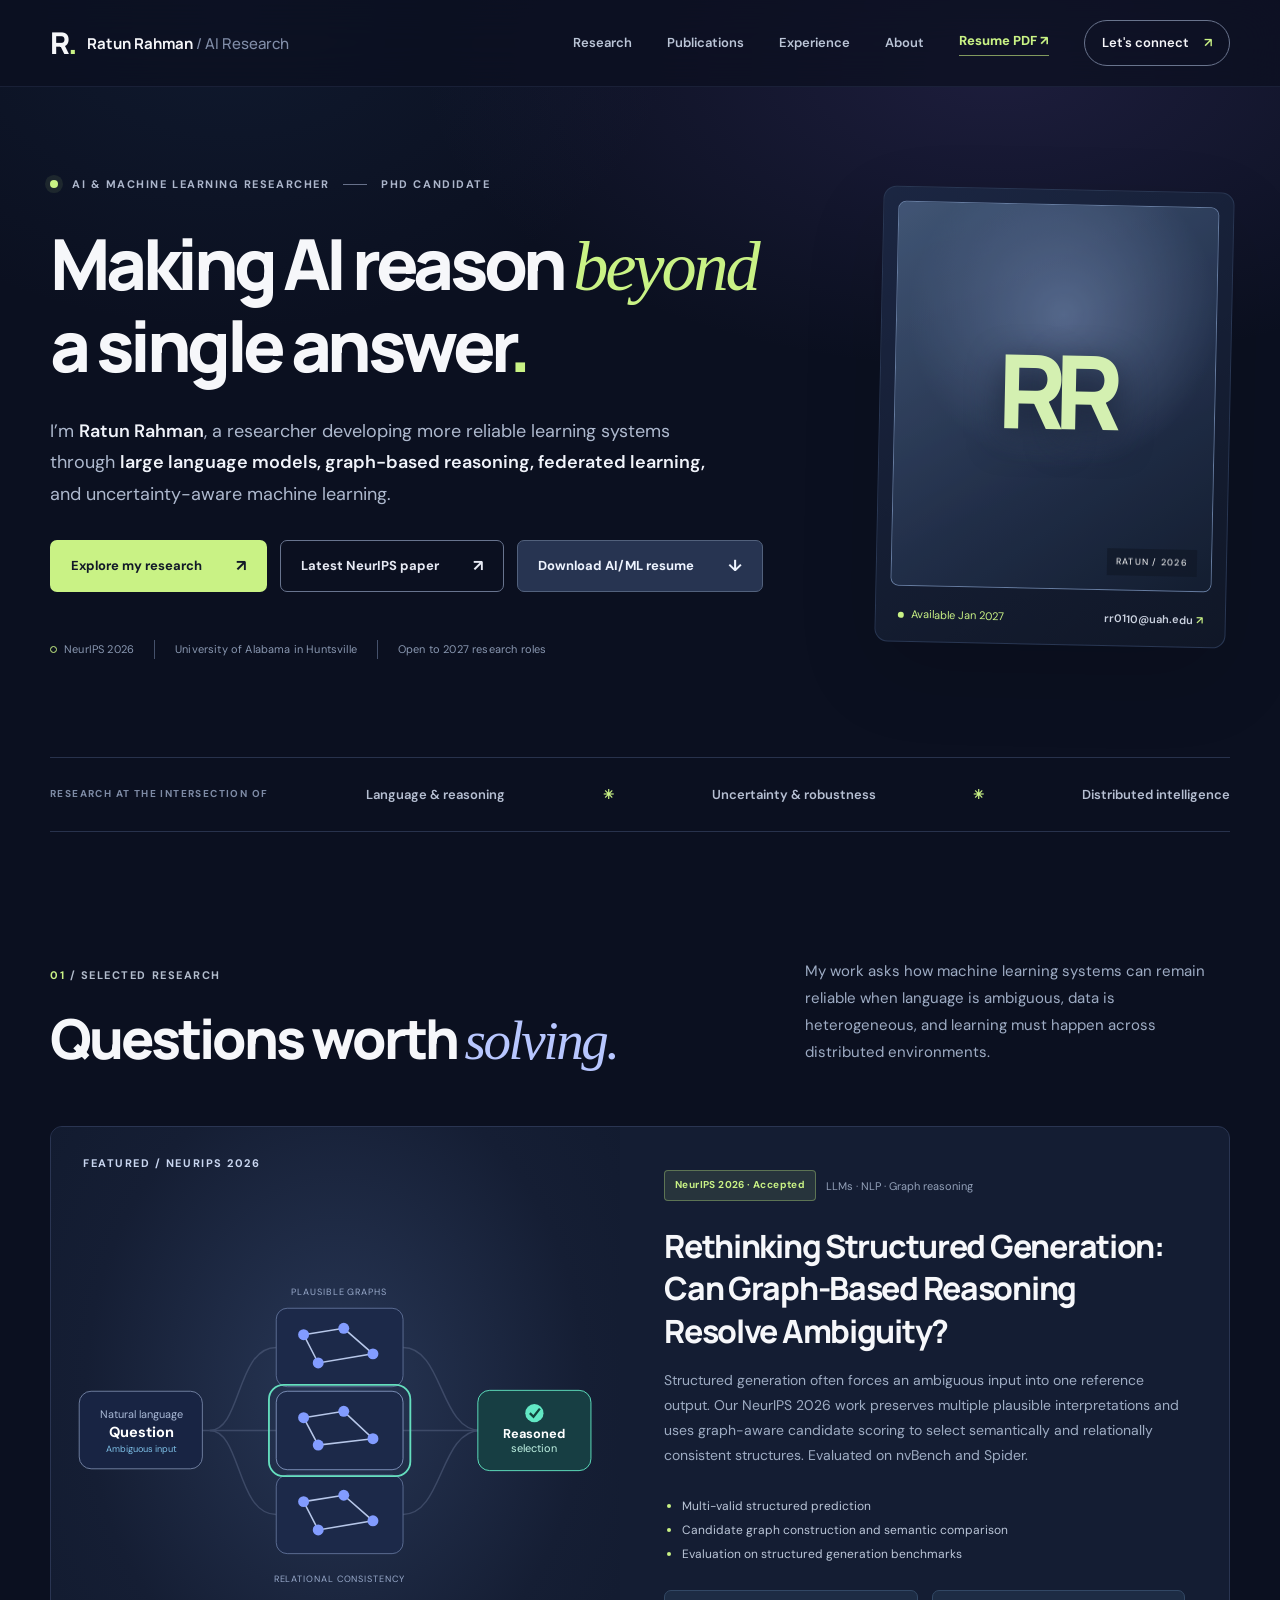
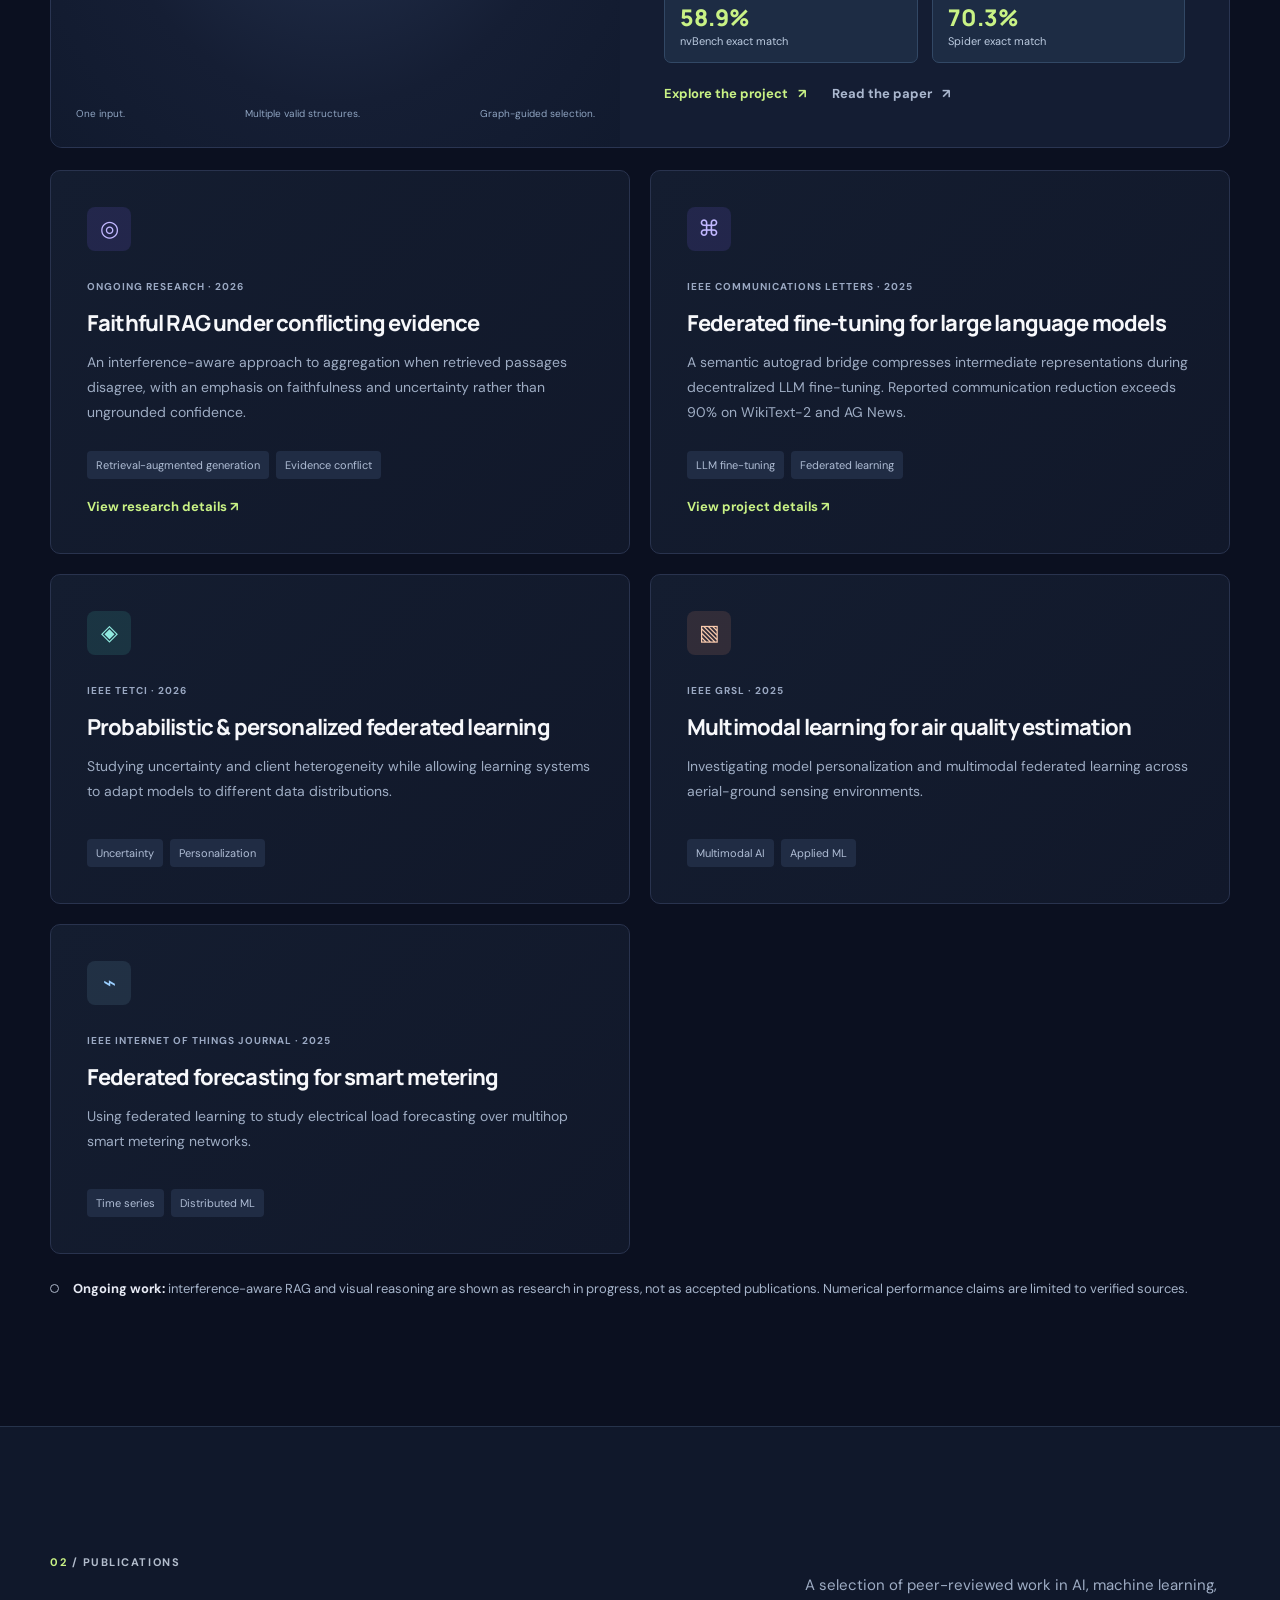
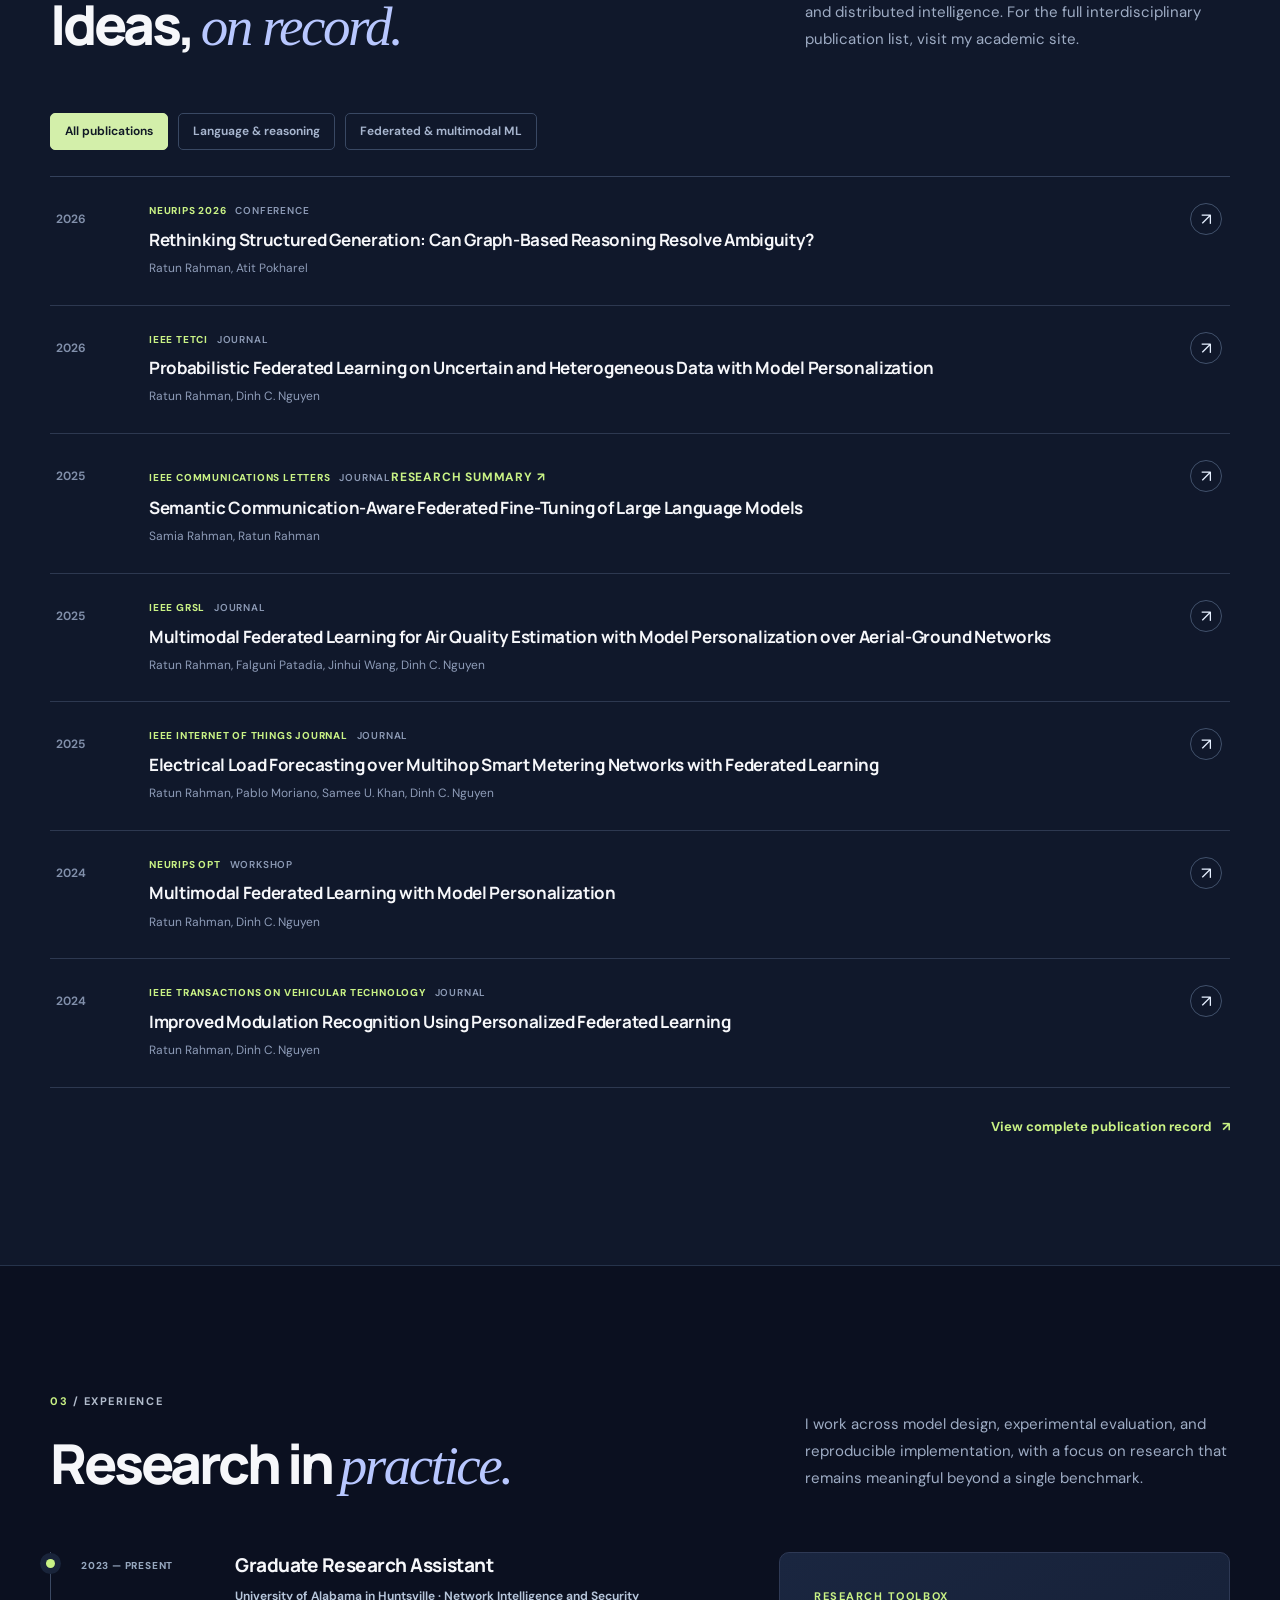
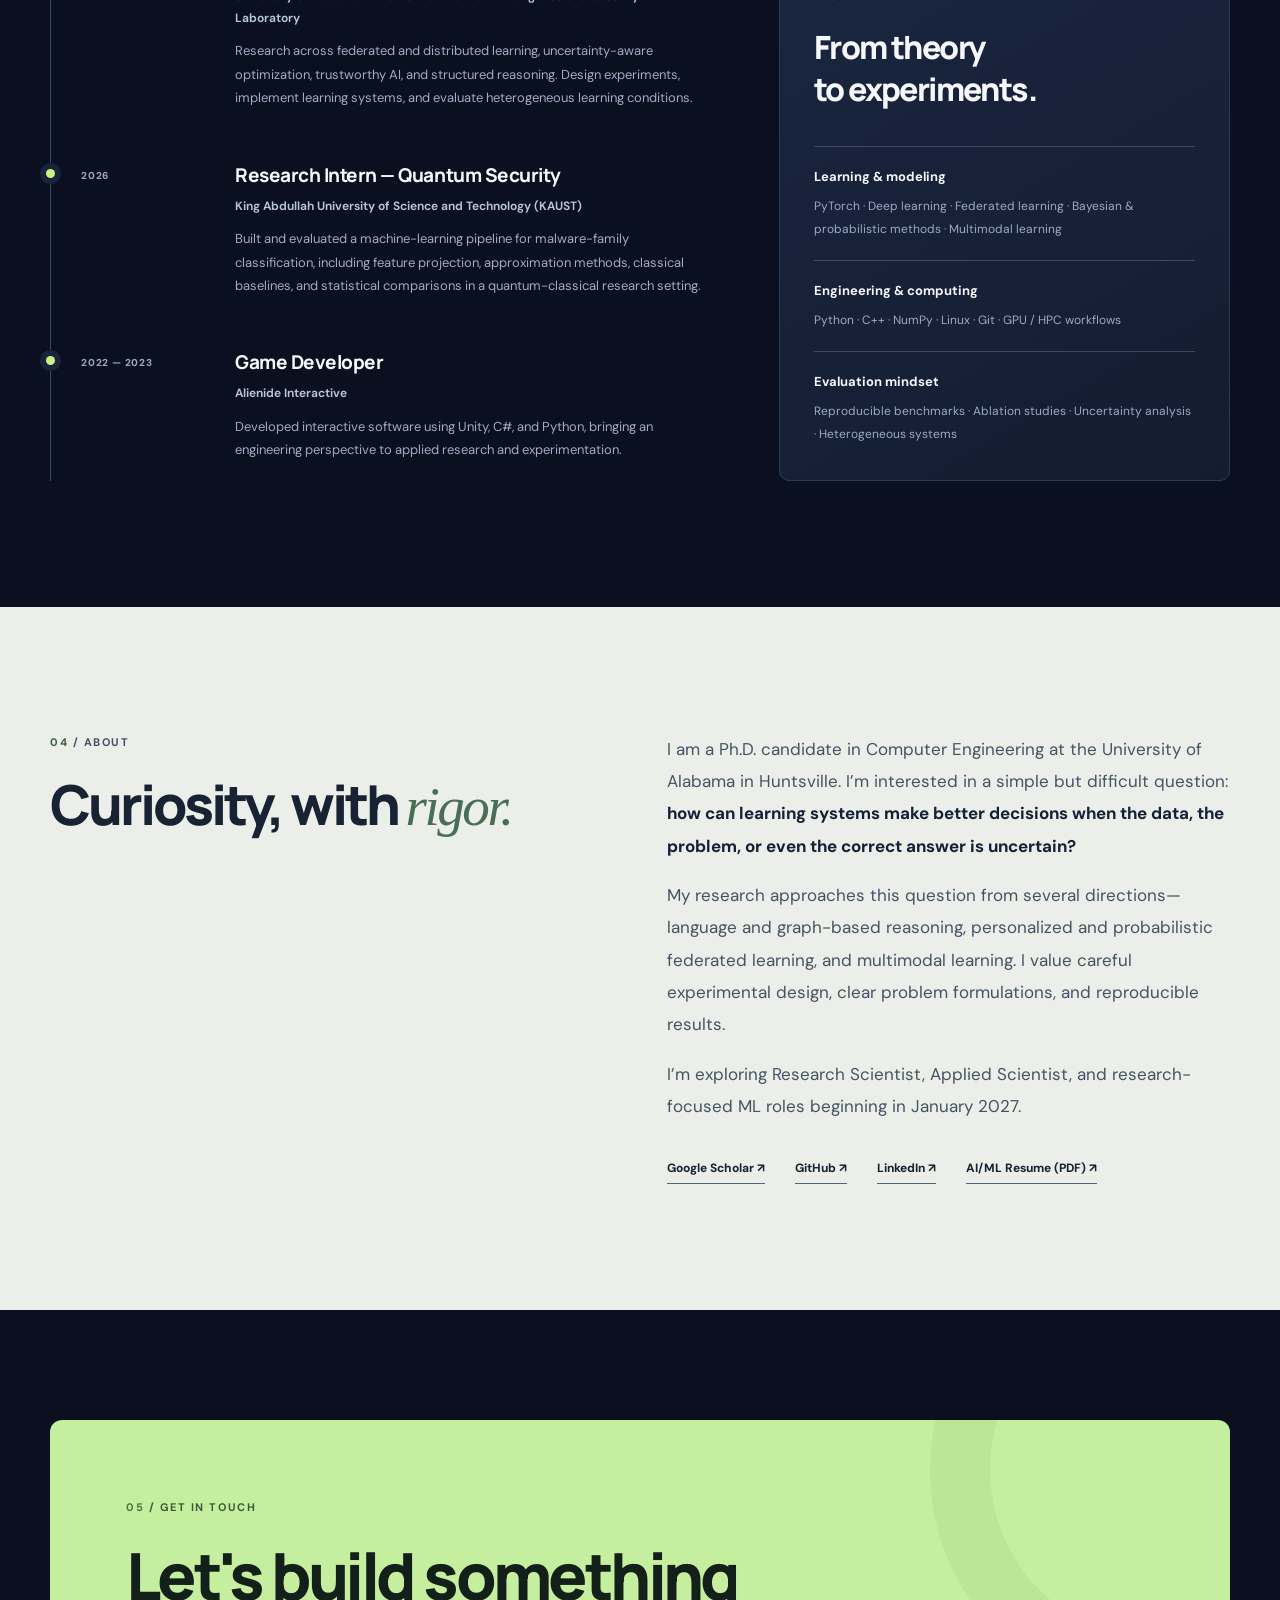
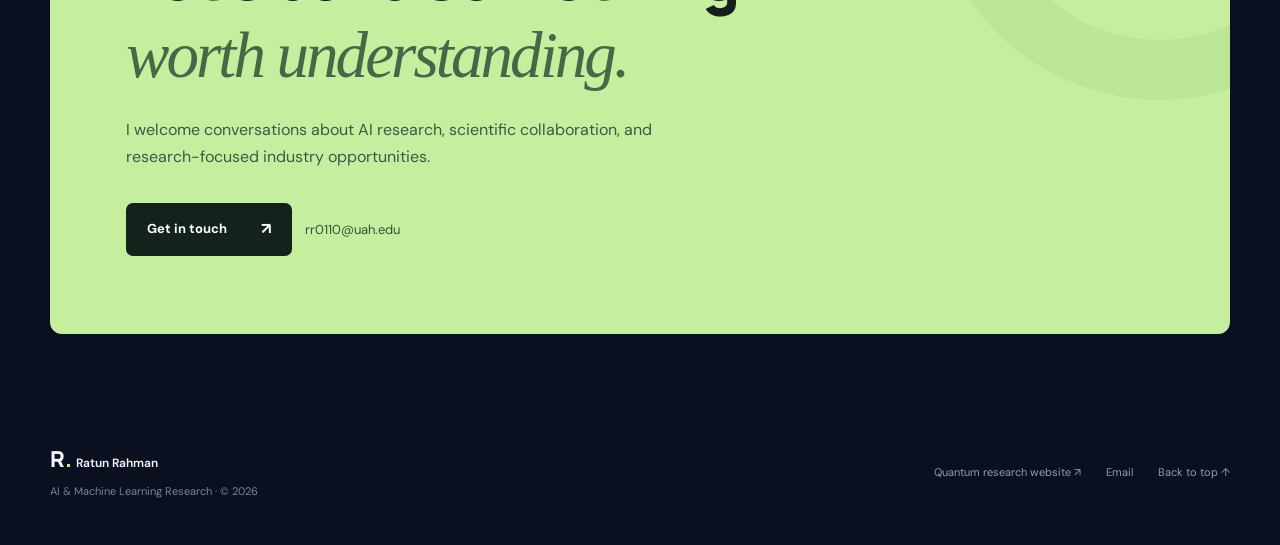
==== commit 1c71eabb: "Add files via upload" ====
--- a/index.html
+++ b/index.html
@@ -1,108 +1,104 @@
-<!doctype html>
+<!DOCTYPE html>
+
 <html lang="en">
 <head>
-  <meta charset="utf-8" />
-  <meta name="viewport" content="width=device-width, initial-scale=1" />
-  <meta name="theme-color" content="#0b1020" />
-  <meta name="description" content="Ratun Rahman is an AI and machine learning researcher working on large language models, structured reasoning, trustworthy machine learning, and federated learning. Ph.D. candidate at UAH." />
-  <meta property="og:type" content="website" />
-  <meta property="og:title" content="Ratun Rahman — AI & Machine Learning Research" />
-  <meta property="og:description" content="Research in LLMs, graph-based reasoning, multimodal AI, and federated learning." />
-  <meta property="og:url" content="https://ratunrahman.github.io/" />
-  <meta property="og:image" content="https://ratunrahman.github.io/assets/og-card.svg" />
-  <link rel="canonical" href="https://ratunrahman.github.io/" />
-  <link rel="icon" href="assets/favicon.svg" type="image/svg+xml" />
-  <link rel="preconnect" href="https://fonts.googleapis.com" />
-  <link rel="preconnect" href="https://fonts.gstatic.com" crossorigin />
-  <link href="https://fonts.googleapis.com/css2?family=DM+Sans:wght@400;450;500;550;600;650;700&family=Manrope:wght@400;500;600;700;800&display=swap" rel="stylesheet" />
-  <link rel="stylesheet" href="assets/style.css" />
-  <script src="assets/main.js" defer></script>
-  <title>Ratun Rahman — AI & Machine Learning Research</title>
-  <script type="application/ld+json">{"@context":"https://schema.org","@type":"Person","name":"Ratun Rahman","url":"https://ratunrahman.github.io/","email":"mailto:rr0110@uah.edu","affiliation":{"@type":"Organization","name":"University of Alabama in Huntsville"},"sameAs":["https://github.com/Ratun11","https://ratun11.github.io/","https://www.linkedin.com/in/ratun-rahman-46762b187"]}</script>
+<meta charset="utf-8"/>
+<meta content="width=device-width, initial-scale=1" name="viewport"/>
+<meta content="#0b1020" name="theme-color"/>
+<meta content="Ratun Rahman is an AI and machine learning researcher working on large language models, structured reasoning, trustworthy machine learning, and federated learning. Ph.D. candidate at UAH." name="description"/>
+<meta content="website" property="og:type"/>
+<meta content="Ratun Rahman — AI &amp; Machine Learning Research" property="og:title"/>
+<meta content="Research in LLMs, graph-based reasoning, multimodal AI, and federated learning." property="og:description"/>
+<meta content="https://ratunrahman.github.io/" property="og:url"/>
+<meta content="https://ratunrahman.github.io/assets/og-card.svg" property="og:image"/>
+<link href="https://ratunrahman.github.io/" rel="canonical"/>
+<link href="assets/favicon.svg" rel="icon" type="image/svg+xml"/>
+<link href="https://fonts.googleapis.com" rel="preconnect"/>
+<link crossorigin="" href="https://fonts.gstatic.com" rel="preconnect"/>
+<link href="https://fonts.googleapis.com/css2?family=DM+Sans:wght@400;450;500;550;600;650;700&amp;family=Manrope:wght@400;500;600;700;800&amp;display=swap" rel="stylesheet"/>
+<link href="assets/style.css" rel="stylesheet"/>
+<script defer="" src="assets/main.js"></script>
+<title>Ratun Rahman — AI &amp; Machine Learning Research</title>
+<script type="application/ld+json">{"@context":"https://schema.org","@type":"Person","name":"Ratun Rahman","url":"https://ratunrahman.github.io/","email":"mailto:rr0110@uah.edu","affiliation":{"@type":"Organization","name":"University of Alabama in Huntsville"},"sameAs":["https://github.com/Ratun11","https://ratun11.github.io/","https://www.linkedin.com/in/ratun-rahman-46762b187"]}</script>
 </head>
 <body>
-  <a class="skip-link" href="#main">Skip to content</a>
-  <div class="top-glow" aria-hidden="true"></div>
-  <header class="site-header" id="top">
-    <div class="container nav-wrap">
-      <a class="brand" href="#top" aria-label="Ratun Rahman homepage"><span class="brand-symbol">R<span class="brand-point">.</span></span><span class="brand-name">Ratun Rahman<span> / AI Research</span></span></a>
-      <button class="menu-toggle" aria-label="Open navigation" aria-expanded="false" aria-controls="site-menu"><span></span><span></span><span></span></button>
-      <nav class="nav" id="site-menu" aria-label="Main navigation">
-        <a href="#research">Research</a><a href="#publications">Publications</a><a href="#experience">Experience</a><a href="#about">About</a><a class="nav-contact" href="#contact">Let's connect <span aria-hidden="true">↗</span></a>
-      </nav>
-    </div>
-  </header>
-  <main id="main">
-    <section class="hero container" aria-labelledby="hero-title">
-      <div class="hero-main">
-        <p class="eyebrow"><span class="status-pulse" aria-hidden="true"></span> AI &amp; MACHINE LEARNING RESEARCHER <span class="eyebrow-line"></span> PHD CANDIDATE</p>
-        <h1 id="hero-title">Making AI reason <span class="serif-accent">beyond</span><br />a single answer<span class="accent-mark">.</span></h1>
-        <p class="hero-copy">I’m <strong>Ratun Rahman</strong>, a researcher developing more reliable learning systems through <strong>large language models, graph-based reasoning, federated learning,</strong> and uncertainty-aware machine learning.</p>
-        <div class="hero-actions"><a href="#research" class="button button-primary">Explore my research <span aria-hidden="true">↗</span></a><a href="https://arxiv.org/abs/2610.31681" target="_blank" rel="noopener noreferrer" class="button button-outline">Latest NeurIPS paper <span aria-hidden="true">↗</span></a></div>
-        <div class="hero-facts"><span><span class="mini-dot"></span> NeurIPS 2026</span><span>University of Alabama in Huntsville</span><span>Open to 2027 research roles</span></div>
-      </div>
-      <aside class="hero-aside" aria-label="Researcher profile">
-        <div class="portrait-wrap">
-          <div class="portrait-shape" aria-hidden="true"></div>
-          <img class="portrait" src="https://ratun11.github.io/images/profile.png" alt="Portrait of Ratun Rahman" loading="eager" onerror="this.style.display='none';this.parentElement.classList.add('portrait-fallback')" />
-          <div class="portrait-monogram" aria-hidden="true">RR</div>
-          <span class="portrait-label">RATUN / 2026</span>
-        </div>
-        <div class="profile-bottom"><span class="availability"><span class="small-status"></span> Available Jan 2027</span><a href="mailto:rr0110@uah.edu">rr0110@uah.edu <span aria-hidden="true">↗</span></a></div>
-      </aside>
-    </section>
-    <div class="container"><div class="recognition"><span class="recognition-label">RESEARCH AT THE INTERSECTION OF</span><span>Language &amp; reasoning</span><span class="recognition-sep">✳</span><span>Uncertainty &amp; robustness</span><span class="recognition-sep">✳</span><span>Distributed intelligence</span></div></div>
-
-    <section class="section container" id="research" aria-labelledby="research-title">
-      <div class="section-heading"><div><p class="section-kicker"><span>01</span> / SELECTED RESEARCH</p><h2 id="research-title">Questions worth <em>solving.</em></h2></div><p>My work asks how machine learning systems can remain reliable when language is ambiguous, data is heterogeneous, and learning must happen across distributed environments.</p></div>
-      <article class="feature-card">
-        <div class="feature-visual" role="img" aria-label="Illustration of multiple candidate graph interpretations being evaluated for structured reasoning">
-          <span class="visual-kicker">FEATURED / NEURIPS 2026</span>
-          <svg class="graph-art" viewBox="0 0 580 385" aria-hidden="true" focusable="false">
-            <defs><linearGradient id="lineG" x1="0" y1="0" x2="1" y2="1"><stop stop-color="#6f7dfb"/><stop offset="1" stop-color="#62e8c4"/></linearGradient><filter id="glow"><feGaussianBlur stdDeviation="6"/></filter></defs>
-            <g fill="none" stroke="#566382" stroke-width="1.6" opacity=".54"><path d="M58 188 H152"/><path d="M152 188 C187 188 181 97 225 97"/><path d="M152 188 C187 188 181 188 225 188"/><path d="M152 188 C187 188 181 280 225 280"/><path d="M364 97 C408 97 404 188 449 188"/><path d="M364 188 H449"/><path d="M364 280 C408 280 404 188 449 188"/></g>
-            <rect x="9" y="145" width="135" height="85" rx="13" fill="#182443" stroke="#7584a5"/><text x="77" y="174" text-anchor="middle" fill="#a9b9d6" font-size="12">Natural language</text><text x="77" y="195" text-anchor="middle" fill="#fff" font-size="16" font-weight="700">Question</text><text x="77" y="212" text-anchor="middle" fill="#7dbfe6" font-size="10">Ambiguous input</text>
-            <g><rect x="225" y="54" width="139" height="86" rx="12" fill="#1c2949" stroke="#607298"/><rect x="225" y="145" width="139" height="86" rx="12" fill="#1c2949" stroke="#8195bd"/><rect x="225" y="237" width="139" height="86" rx="12" fill="#1c2949" stroke="#607298"/></g>
-            <g stroke="#b7c7e9" stroke-width="1.7"><path d="M255 83 L299 76 L331 104 L271 114 Z" fill="none"/><path d="M255 174 L299 167 L331 197 L271 204 Z" fill="none"/><path d="M255 266 L299 259 L331 287 L271 297 Z" fill="none"/></g>
-            <g fill="#829cff"><circle cx="255" cy="83" r="6"/><circle cx="299" cy="76" r="6"/><circle cx="331" cy="104" r="6"/><circle cx="271" cy="114" r="6"/><circle cx="255" cy="174" r="6"/><circle cx="299" cy="167" r="6"/><circle cx="331" cy="197" r="6"/><circle cx="271" cy="204" r="6"/><circle cx="255" cy="266" r="6"/><circle cx="299" cy="259" r="6"/><circle cx="331" cy="287" r="6"/><circle cx="271" cy="297" r="6"/></g>
-            <rect x="217" y="138" width="155" height="100" rx="16" fill="none" stroke="#65dfbf" stroke-width="2"/><path d="M408 188 H442" stroke="url(#lineG)" stroke-width="5" filter="url(#glow)"/><rect x="446" y="144" width="124" height="88" rx="13" fill="#173e43" stroke="#62e8c4"/><circle cx="508" cy="169" r="10" fill="#62e8c4"/><path d="M503 169 l4 4 7-9" fill="none" stroke="#11433b" stroke-width="2.5"/><text x="508" y="196" text-anchor="middle" fill="#fff" font-size="14" font-weight="700">Reasoned</text><text x="508" y="212" text-anchor="middle" fill="#c0f3e4" font-size="12">selection</text>
-            <g fill="#99aacb" font-size="10" letter-spacing="1"><text x="294" y="39" text-anchor="middle">PLAUSIBLE GRAPHS</text><text x="294" y="354" text-anchor="middle">RELATIONAL CONSISTENCY</text></g>
-          </svg>
-          <div class="visual-caption"><span>One input.</span><span>Multiple valid structures.</span><span>Graph-guided selection.</span></div>
-        </div>
-        <div class="feature-content"><div class="feature-topline"><span class="pill pill-lime">NeurIPS 2026 · Accepted</span><span class="muted">LLMs · NLP · Graph reasoning</span></div><h3>Rethinking Structured Generation: Can Graph-Based Reasoning Resolve Ambiguity?</h3><p>Natural language may support multiple valid interpretations, but structured generators are often trained toward a single reference. We develop an ambiguity-aware approach that reasons over candidate graphs to better compare semantically plausible outputs.</p><ul class="feature-points"><li>Multi-valid structured prediction</li><li>Candidate graph construction and semantic comparison</li><li>Evaluation on structured generation benchmarks</li></ul><div class="feature-links"><a href="research/structured-generation.html" class="text-link">Explore the project <span aria-hidden="true">↗</span></a><a href="https://arxiv.org/abs/2610.31681" target="_blank" rel="noopener noreferrer" class="text-link secondary-link">Read the paper <span aria-hidden="true">↗</span></a></div></div>
-      </article>
-      <div class="research-grid">
-        <article class="research-card"><div class="research-icon icon-lavender" aria-hidden="true">⌘</div><div class="paper-type">IEEE COMMUNICATIONS LETTERS · 2025</div><h3>Federated fine-tuning for large language models</h3><p>Exploring semantic communication-aware methods for adapting large language models in distributed learning environments.</p><div class="tag-row"><span>LLM fine-tuning</span><span>Federated learning</span></div></article>
-        <article class="research-card"><div class="research-icon icon-aqua" aria-hidden="true">◈</div><div class="paper-type">IEEE TETCI · 2026</div><h3>Probabilistic &amp; personalized federated learning</h3><p>Studying uncertainty and client heterogeneity while allowing learning systems to adapt models to different data distributions.</p><div class="tag-row"><span>Uncertainty</span><span>Personalization</span></div></article>
-        <article class="research-card"><div class="research-icon icon-peach" aria-hidden="true">▧</div><div class="paper-type">IEEE GRSL · 2025</div><h3>Multimodal learning for air quality estimation</h3><p>Investigating model personalization and multimodal federated learning across aerial-ground sensing environments.</p><div class="tag-row"><span>Multimodal AI</span><span>Applied ML</span></div></article>
-        <article class="research-card"><div class="research-icon icon-blue" aria-hidden="true">⌁</div><div class="paper-type">IEEE INTERNET OF THINGS JOURNAL · 2025</div><h3>Federated forecasting for smart metering</h3><p>Using federated learning to study electrical load forecasting over multihop smart metering networks.</p><div class="tag-row"><span>Time series</span><span>Distributed ML</span></div></article>
-      </div>
-      <div class="ongoing-note"><span class="ongoing-dot"></span><p><strong>Currently exploring:</strong> visual reasoning, retrieval-augmented generation, and robust structured inference. Work in progress; publication status is not implied.</p></div>
-    </section>
-
-    <section class="section section-tint" id="publications" aria-labelledby="pub-title"><div class="container"><div class="section-heading"><div><p class="section-kicker"><span>02</span> / PUBLICATIONS</p><h2 id="pub-title">Ideas, <em>on record.</em></h2></div><p>A selection of peer-reviewed work in AI, machine learning, and distributed intelligence. For the full interdisciplinary publication list, visit my academic site.</p></div>
-      <div class="pub-controls" role="group" aria-label="Filter publications"><button class="filter-button is-active" type="button" data-filter="all" aria-pressed="true">All publications</button><button class="filter-button" type="button" data-filter="language" aria-pressed="false">Language &amp; reasoning</button><button class="filter-button" type="button" data-filter="federated" aria-pressed="false">Federated &amp; multimodal ML</button></div>
-      <div class="pub-list">
-        <article class="pub-item" data-category="language"><span class="pub-year">2026</span><div><div class="venue">NeurIPS 2026 <span class="venue-type">Conference</span></div><h3>Rethinking Structured Generation: Can Graph-Based Reasoning Resolve Ambiguity?</h3><p>Ratun Rahman, Atit Pokharel</p></div><a class="pub-arrow" aria-label="Read NeurIPS 2026 paper" href="https://arxiv.org/abs/2610.31681" target="_blank" rel="noopener noreferrer">↗</a></article>
-        <article class="pub-item" data-category="federated"><span class="pub-year">2026</span><div><div class="venue">IEEE TETCI <span class="venue-type">Journal</span></div><h3>Probabilistic Federated Learning on Uncertain and Heterogeneous Data with Model Personalization</h3><p>Ratun Rahman, Dinh C. Nguyen</p></div><a class="pub-arrow" aria-label="View publication listing" href="https://ratun11.github.io/publications/" target="_blank" rel="noopener noreferrer">↗</a></article>
-        <article class="pub-item" data-category="federated"><span class="pub-year">2025</span><div><div class="venue">IEEE Communications Letters <span class="venue-type">Journal</span></div><h3>Semantic Communication-Aware Federated Fine-Tuning of Large Language Models</h3><p>Samia Rahman, Ratun Rahman</p></div><a class="pub-arrow" aria-label="View publication listing" href="https://ratun11.github.io/publications/" target="_blank" rel="noopener noreferrer">↗</a></article>
-        <article class="pub-item" data-category="federated"><span class="pub-year">2025</span><div><div class="venue">IEEE GRSL <span class="venue-type">Journal</span></div><h3>Multimodal Federated Learning for Air Quality Estimation with Model Personalization over Aerial-Ground Networks</h3><p>Ratun Rahman, Falguni Patadia, Jinhui Wang, Dinh C. Nguyen</p></div><a class="pub-arrow" aria-label="View publication listing" href="https://ratun11.github.io/publications/" target="_blank" rel="noopener noreferrer">↗</a></article>
-        <article class="pub-item" data-category="federated"><span class="pub-year">2025</span><div><div class="venue">IEEE Internet of Things Journal <span class="venue-type">Journal</span></div><h3>Electrical Load Forecasting over Multihop Smart Metering Networks with Federated Learning</h3><p>Ratun Rahman, Pablo Moriano, Samee U. Khan, Dinh C. Nguyen</p></div><a class="pub-arrow" aria-label="View publication listing" href="https://ratun11.github.io/publications/" target="_blank" rel="noopener noreferrer">↗</a></article>
-        <article class="pub-item" data-category="federated"><span class="pub-year">2024</span><div><div class="venue">NeurIPS OPT <span class="venue-type">Workshop</span></div><h3>Multimodal Federated Learning with Model Personalization</h3><p>Ratun Rahman, Dinh C. Nguyen</p></div><a class="pub-arrow" aria-label="View publication listing" href="https://ratun11.github.io/publications/" target="_blank" rel="noopener noreferrer">↗</a></article>
-        <article class="pub-item" data-category="federated"><span class="pub-year">2024</span><div><div class="venue">IEEE Transactions on Vehicular Technology <span class="venue-type">Journal</span></div><h3>Improved Modulation Recognition Using Personalized Federated Learning</h3><p>Ratun Rahman, Dinh C. Nguyen</p></div><a class="pub-arrow" aria-label="View publication listing" href="https://ratun11.github.io/publications/" target="_blank" rel="noopener noreferrer">↗</a></article>
-      </div><div class="view-all"><a href="https://ratun11.github.io/publications/" target="_blank" rel="noopener noreferrer" class="text-link">View complete publication record <span aria-hidden="true">↗</span></a></div>
-    </div></section>
-
-    <section class="section container" id="experience" aria-labelledby="exp-title"><div class="section-heading"><div><p class="section-kicker"><span>03</span> / EXPERIENCE</p><h2 id="exp-title">Research in <em>practice.</em></h2></div><p>I work across model design, experimental evaluation, and reproducible implementation, with a focus on research that remains meaningful beyond a single benchmark.</p></div>
-      <div class="experience-layout"><div class="timeline"><div class="timeline-item"><div class="timeline-date">2023 — PRESENT</div><div><h3>Graduate Research Assistant</h3><p class="company">University of Alabama in Huntsville · Network Intelligence and Security Laboratory</p><p>Research across federated and distributed learning, uncertainty-aware optimization, trustworthy AI, and structured reasoning. Design experiments, implement learning systems, and evaluate heterogeneous learning conditions.</p></div></div><div class="timeline-item"><div class="timeline-date">2026</div><div><h3>Research Intern — Quantum Security</h3><p class="company">King Abdullah University of Science and Technology (KAUST)</p><p>Built and evaluated a machine-learning pipeline for malware-family classification, including feature projection, approximation methods, classical baselines, and statistical comparisons in a quantum-classical research setting.</p></div></div><div class="timeline-item"><div class="timeline-date">2022 — 2023</div><div><h3>Game Developer</h3><p class="company">Alienide Interactive</p><p>Developed interactive software using Unity, C#, and Python, bringing an engineering perspective to applied research and experimentation.</p></div></div></div>
-      <aside class="toolbox"><p class="toolbox-kicker">RESEARCH TOOLBOX</p><h3>From theory<br />to experiments.</h3><div class="tool-group"><h4>Learning &amp; modeling</h4><p>PyTorch · Deep learning · Federated learning · Bayesian &amp; probabilistic methods · Multimodal learning</p></div><div class="tool-group"><h4>Engineering &amp; computing</h4><p>Python · C++ · NumPy · Linux · Git · GPU / HPC workflows</p></div><div class="tool-group"><h4>Evaluation mindset</h4><p>Reproducible benchmarks · Ablation studies · Uncertainty analysis · Heterogeneous systems</p></div></aside></div>
-    </section>
-
-    <section class="section about-section" id="about" aria-labelledby="about-title"><div class="container about-layout"><div><p class="section-kicker"><span>04</span> / ABOUT</p><h2 id="about-title">Curiosity, with <em>rigor.</em></h2></div><div class="about-body"><p>I am a Ph.D. candidate in Computer Engineering at the University of Alabama in Huntsville. I’m interested in a simple but difficult question: <strong>how can learning systems make better decisions when the data, the problem, or even the correct answer is uncertain?</strong></p><p>My research approaches this question from several directions—language and graph-based reasoning, personalized and probabilistic federated learning, and multimodal learning. I value careful experimental design, clear problem formulations, and reproducible results.</p><p>I’m exploring Research Scientist, Applied Scientist, and research-focused ML roles beginning in January 2027.</p><div class="about-links"><a href="https://scholar.google.com/citations?user=3UgEN3IAAAAJ" target="_blank" rel="noopener noreferrer">Google Scholar ↗</a><a href="https://github.com/Ratun11" target="_blank" rel="noopener noreferrer">GitHub ↗</a><a href="https://www.linkedin.com/in/ratun-rahman-46762b187" target="_blank" rel="noopener noreferrer">LinkedIn ↗</a><a href="files/Ratun_AI_Resume.pdf" target="_blank" rel="noopener noreferrer">AI/ML Resume (PDF) ↗</a></div></div></div></section>
-
-    <section class="contact-section container" id="contact" aria-labelledby="contact-title"><div class="contact-panel"><div class="contact-decoration" aria-hidden="true"></div><p class="section-kicker"><span>05</span> / GET IN TOUCH</p><h2 id="contact-title">Let's build something<br /><em>worth understanding.</em></h2><p>I welcome conversations about AI research, scientific collaboration, and research-focused industry opportunities.</p><div class="contact-actions"><a href="mailto:rr0110@uah.edu?subject=Research%20conversation" class="button button-light">Get in touch <span aria-hidden="true">↗</span></a><span>rr0110@uah.edu</span></div></div></section>
-  </main>
-  <footer class="footer container"><div><a href="#top" class="footer-brand">R<span>.</span> <span>Ratun Rahman</span></a><p>AI &amp; Machine Learning Research · © <span id="year">2026</span></p></div><div class="footer-links"><a href="https://ratun11.github.io/" target="_blank" rel="noopener noreferrer">Quantum research website ↗</a><a href="mailto:rr0110@uah.edu">Email</a><a href="#top">Back to top ↑</a></div></footer>
+<a class="skip-link" href="#main">Skip to content</a>
+<div aria-hidden="true" class="top-glow"></div>
+<header class="site-header" id="top">
+<div class="container nav-wrap">
+<a aria-label="Ratun Rahman homepage" class="brand" href="#top"><span class="brand-symbol">R<span class="brand-point">.</span></span><span class="brand-name">Ratun Rahman<span> / AI Research</span></span></a>
+<button aria-controls="site-menu" aria-expanded="false" aria-label="Open navigation" class="menu-toggle"><span></span><span></span><span></span></button>
+<nav aria-label="Main navigation" class="nav" id="site-menu">
+<a href="#research">Research</a><a href="#publications">Publications</a><a href="#experience">Experience</a><a href="#about">About</a><a class="nav-resume" href="files/Ratun_AI_Resume.pdf" rel="noopener noreferrer" target="_blank">Resume PDF ↗</a><a class="nav-contact" href="#contact">Let's connect <span aria-hidden="true">↗</span></a>
+</nav>
+</div>
+</header>
+<main id="main">
+<section aria-labelledby="hero-title" class="hero container">
+<div class="hero-main">
+<p class="eyebrow"><span aria-hidden="true" class="status-pulse"></span> AI &amp; MACHINE LEARNING RESEARCHER <span class="eyebrow-line"></span> PHD CANDIDATE</p>
+<h1 id="hero-title">Making AI reason <span class="serif-accent">beyond</span><br/>a single answer<span class="accent-mark">.</span></h1>
+<p class="hero-copy">I’m <strong>Ratun Rahman</strong>, a researcher developing more reliable learning systems through <strong>large language models, graph-based reasoning, federated learning,</strong> and uncertainty-aware machine learning.</p>
+<div class="hero-actions"><a class="button button-primary" href="#research">Explore my research <span aria-hidden="true">↗</span></a><a class="button button-outline" href="https://arxiv.org/abs/2610.31681" rel="noopener noreferrer" target="_blank">Latest NeurIPS paper <span aria-hidden="true">↗</span></a><a class="button button-resume" href="files/Ratun_AI_Resume.pdf" rel="noopener noreferrer" target="_blank">Download AI/ML resume <span aria-hidden="true">↓</span></a></div>
+<div class="hero-facts"><span><span class="mini-dot"></span> NeurIPS 2026</span><span>University of Alabama in Huntsville</span><span>Open to 2027 research roles</span></div>
+</div>
+<aside aria-label="Researcher profile" class="hero-aside">
+<div class="portrait-wrap">
+<div aria-hidden="true" class="portrait-shape"></div>
+<img alt="Portrait of Ratun Rahman (originally hosted on his academic website)" class="portrait" loading="eager" onerror="this.hidden=true;this.parentElement.classList.add('portrait-fallback');" src="https://ratun11.github.io/images/profile.png" title="Photo from ratun11.github.io; replace with assets/profile.jpg for a local copy."/>
+<div aria-hidden="true" class="portrait-monogram">RR</div>
+<span class="portrait-label">RATUN / 2026</span>
+</div>
+<div class="profile-bottom"><span class="availability"><span class="small-status"></span> Available Jan 2027</span><a href="mailto:rr0110@uah.edu">rr0110@uah.edu <span aria-hidden="true">↗</span></a></div>
+</aside>
+</section>
+<div class="container"><div class="recognition"><span class="recognition-label">RESEARCH AT THE INTERSECTION OF</span><span>Language &amp; reasoning</span><span class="recognition-sep">✳</span><span>Uncertainty &amp; robustness</span><span class="recognition-sep">✳</span><span>Distributed intelligence</span></div></div>
+<section aria-labelledby="research-title" class="section container" id="research">
+<div class="section-heading"><div><p class="section-kicker"><span>01</span> / SELECTED RESEARCH</p><h2 id="research-title">Questions worth <em>solving.</em></h2></div><p>My work asks how machine learning systems can remain reliable when language is ambiguous, data is heterogeneous, and learning must happen across distributed environments.</p></div>
+<article class="feature-card">
+<div aria-label="Illustration of multiple candidate graph interpretations being evaluated for structured reasoning" class="feature-visual" role="img">
+<span class="visual-kicker">FEATURED / NEURIPS 2026</span>
+<svg aria-hidden="true" class="graph-art" focusable="false" viewbox="0 0 580 385">
+<defs><lineargradient id="lineG" x1="0" x2="1" y1="0" y2="1"><stop stop-color="#6f7dfb"></stop><stop offset="1" stop-color="#62e8c4"></stop></lineargradient><filter id="glow"><fegaussianblur stddeviation="6"></fegaussianblur></filter></defs>
+<g fill="none" opacity=".54" stroke="#566382" stroke-width="1.6"><path d="M58 188 H152"></path><path d="M152 188 C187 188 181 97 225 97"></path><path d="M152 188 C187 188 181 188 225 188"></path><path d="M152 188 C187 188 181 280 225 280"></path><path d="M364 97 C408 97 404 188 449 188"></path><path d="M364 188 H449"></path><path d="M364 280 C408 280 404 188 449 188"></path></g>
+<rect fill="#182443" height="85" rx="13" stroke="#7584a5" width="135" x="9" y="145"></rect><text fill="#a9b9d6" font-size="12" text-anchor="middle" x="77" y="174">Natural language</text><text fill="#fff" font-size="16" font-weight="700" text-anchor="middle" x="77" y="195">Question</text><text fill="#7dbfe6" font-size="10" text-anchor="middle" x="77" y="212">Ambiguous input</text>
+<g><rect fill="#1c2949" height="86" rx="12" stroke="#607298" width="139" x="225" y="54"></rect><rect fill="#1c2949" height="86" rx="12" stroke="#8195bd" width="139" x="225" y="145"></rect><rect fill="#1c2949" height="86" rx="12" stroke="#607298" width="139" x="225" y="237"></rect></g>
+<g stroke="#b7c7e9" stroke-width="1.7"><path d="M255 83 L299 76 L331 104 L271 114 Z" fill="none"></path><path d="M255 174 L299 167 L331 197 L271 204 Z" fill="none"></path><path d="M255 266 L299 259 L331 287 L271 297 Z" fill="none"></path></g>
+<g fill="#829cff"><circle cx="255" cy="83" r="6"></circle><circle cx="299" cy="76" r="6"></circle><circle cx="331" cy="104" r="6"></circle><circle cx="271" cy="114" r="6"></circle><circle cx="255" cy="174" r="6"></circle><circle cx="299" cy="167" r="6"></circle><circle cx="331" cy="197" r="6"></circle><circle cx="271" cy="204" r="6"></circle><circle cx="255" cy="266" r="6"></circle><circle cx="299" cy="259" r="6"></circle><circle cx="331" cy="287" r="6"></circle><circle cx="271" cy="297" r="6"></circle></g>
+<rect fill="none" height="100" rx="16" stroke="#65dfbf" stroke-width="2" width="155" x="217" y="138"></rect><path d="M408 188 H442" filter="url(#glow)" stroke="url(#lineG)" stroke-width="5"></path><rect fill="#173e43" height="88" rx="13" stroke="#62e8c4" width="124" x="446" y="144"></rect><circle cx="508" cy="169" fill="#62e8c4" r="10"></circle><path d="M503 169 l4 4 7-9" fill="none" stroke="#11433b" stroke-width="2.5"></path><text fill="#fff" font-size="14" font-weight="700" text-anchor="middle" x="508" y="196">Reasoned</text><text fill="#c0f3e4" font-size="12" text-anchor="middle" x="508" y="212">selection</text>
+<g fill="#99aacb" font-size="10" letter-spacing="1"><text text-anchor="middle" x="294" y="39">PLAUSIBLE GRAPHS</text><text text-anchor="middle" x="294" y="354">RELATIONAL CONSISTENCY</text></g>
+</svg>
+<div class="visual-caption"><span>One input.</span><span>Multiple valid structures.</span><span>Graph-guided selection.</span></div>
+</div>
+<div class="feature-content"><div class="feature-topline"><span class="pill pill-lime">NeurIPS 2026 · Accepted</span><span class="muted">LLMs · NLP · Graph reasoning</span></div><h3>Rethinking Structured Generation: Can Graph-Based Reasoning Resolve Ambiguity?</h3><p>Structured generation often forces an ambiguous input into one reference output. Our NeurIPS 2026 work preserves multiple plausible interpretations and uses graph-aware candidate scoring to select semantically and relationally consistent structures. Evaluated on nvBench and Spider.</p><ul class="feature-points"><li>Multi-valid structured prediction</li><li>Candidate graph construction and semantic comparison</li><li>Evaluation on structured generation benchmarks</li></ul><div class="feature-metrics"><div><strong>58.9%</strong><span>nvBench exact match</span></div><div><strong>70.3%</strong><span>Spider exact match</span></div></div><div class="feature-links"><a class="text-link" href="research/structured-generation.html">Explore the project <span aria-hidden="true">↗</span></a><a class="text-link secondary-link" href="https://arxiv.org/abs/2610.31681" rel="noopener noreferrer" target="_blank">Read the paper <span aria-hidden="true">↗</span></a></div></div>
+</article>
+<div class="research-grid"><article class="research-card" id="rag-research"><div aria-hidden="true" class="research-icon icon-lavender">◎</div><div class="paper-type">ONGOING RESEARCH · 2026</div><h3>Faithful RAG under conflicting evidence</h3><p>An interference-aware approach to aggregation when retrieved passages disagree, with an emphasis on faithfulness and uncertainty rather than ungrounded confidence.</p><div class="tag-row"><span>Retrieval-augmented generation</span><span>Evidence conflict</span></div><a class="text-link research-detail-link" href="research/interference-aware-rag.html">View research details ↗</a></article>
+<article class="research-card" id="federated-llm"><div aria-hidden="true" class="research-icon icon-lavender">⌘</div><div class="paper-type">IEEE COMMUNICATIONS LETTERS · 2025</div><h3>Federated fine-tuning for large language models</h3><p>A semantic autograd bridge compresses intermediate representations during decentralized LLM fine-tuning. Reported communication reduction exceeds 90% on WikiText-2 and AG News.</p><div class="tag-row"><span>LLM fine-tuning</span><span>Federated learning</span></div><a class="text-link research-detail-link" href="research/federated-llm.html">View project details ↗</a></article>
+<article class="research-card"><div aria-hidden="true" class="research-icon icon-aqua">◈</div><div class="paper-type">IEEE TETCI · 2026</div><h3>Probabilistic &amp; personalized federated learning</h3><p>Studying uncertainty and client heterogeneity while allowing learning systems to adapt models to different data distributions.</p><div class="tag-row"><span>Uncertainty</span><span>Personalization</span></div></article>
+<article class="research-card"><div aria-hidden="true" class="research-icon icon-peach">▧</div><div class="paper-type">IEEE GRSL · 2025</div><h3>Multimodal learning for air quality estimation</h3><p>Investigating model personalization and multimodal federated learning across aerial-ground sensing environments.</p><div class="tag-row"><span>Multimodal AI</span><span>Applied ML</span></div></article>
+<article class="research-card"><div aria-hidden="true" class="research-icon icon-blue">⌁</div><div class="paper-type">IEEE INTERNET OF THINGS JOURNAL · 2025</div><h3>Federated forecasting for smart metering</h3><p>Using federated learning to study electrical load forecasting over multihop smart metering networks.</p><div class="tag-row"><span>Time series</span><span>Distributed ML</span></div></article>
+</div>
+<div class="ongoing-note"><span class="ongoing-dot"></span><p><strong>Ongoing work:</strong> interference-aware RAG and visual reasoning are shown as research in progress, not as accepted publications. Numerical performance claims are limited to verified sources.</p></div>
+</section>
+<section aria-labelledby="pub-title" class="section section-tint" id="publications"><div class="container"><div class="section-heading"><div><p class="section-kicker"><span>02</span> / PUBLICATIONS</p><h2 id="pub-title">Ideas, <em>on record.</em></h2></div><p>A selection of peer-reviewed work in AI, machine learning, and distributed intelligence. For the full interdisciplinary publication list, visit my academic site.</p></div>
+<div aria-label="Filter publications" class="pub-controls" role="group"><button aria-pressed="true" class="filter-button is-active" data-filter="all" type="button">All publications</button><button aria-pressed="false" class="filter-button" data-filter="language" type="button">Language &amp; reasoning</button><button aria-pressed="false" class="filter-button" data-filter="federated" type="button">Federated &amp; multimodal ML</button></div>
+<div class="pub-list">
+<article class="pub-item" data-category="language"><span class="pub-year">2026</span><div><div class="venue">NeurIPS 2026 <span class="venue-type">Conference</span></div><h3>Rethinking Structured Generation: Can Graph-Based Reasoning Resolve Ambiguity?</h3><p>Ratun Rahman, Atit Pokharel</p></div><a aria-label="Read NeurIPS 2026 paper" class="pub-arrow" href="https://arxiv.org/abs/2610.31681" rel="noopener noreferrer" target="_blank">↗</a></article>
+<article class="pub-item" data-category="federated"><span class="pub-year">2026</span><div><div class="venue">IEEE TETCI <span class="venue-type">Journal</span></div><h3>Probabilistic Federated Learning on Uncertain and Heterogeneous Data with Model Personalization</h3><p>Ratun Rahman, Dinh C. Nguyen</p></div><a aria-label="Read publication at publisher" class="pub-arrow" href="https://doi.org/10.1109/TETCI.2026.3683744" rel="noopener noreferrer" target="_blank">↗</a></article>
+<article class="pub-item" data-category="federated"><span class="pub-year">2025</span><div><div class="venue">IEEE Communications Letters <span class="venue-type">Journal</span><a class="pub-project-link" href="research/federated-llm.html">Research summary ↗</a></div><h3>Semantic Communication-Aware Federated Fine-Tuning of Large Language Models</h3><p>Samia Rahman, Ratun Rahman</p></div><a aria-label="Read publication at publisher" class="pub-arrow" href="https://doi.org/10.1109/LCOMM.2025.3621354" rel="noopener noreferrer" target="_blank">↗</a></article>
+<article class="pub-item" data-category="federated"><span class="pub-year">2025</span><div><div class="venue">IEEE GRSL <span class="venue-type">Journal</span></div><h3>Multimodal Federated Learning for Air Quality Estimation with Model Personalization over Aerial-Ground Networks</h3><p>Ratun Rahman, Falguni Patadia, Jinhui Wang, Dinh C. Nguyen</p></div><a aria-label="Read publication at publisher" class="pub-arrow" href="https://doi.org/10.1109/LGRS.2025.3573214" rel="noopener noreferrer" target="_blank">↗</a></article>
+<article class="pub-item" data-category="federated"><span class="pub-year">2025</span><div><div class="venue">IEEE Internet of Things Journal <span class="venue-type">Journal</span></div><h3>Electrical Load Forecasting over Multihop Smart Metering Networks with Federated Learning</h3><p>Ratun Rahman, Pablo Moriano, Samee U. Khan, Dinh C. Nguyen</p></div><a aria-label="Read publication at publisher" class="pub-arrow" href="https://doi.org/10.1109/JIOT.2025.3586115" rel="noopener noreferrer" target="_blank">↗</a></article>
+<article class="pub-item" data-category="federated"><span class="pub-year">2024</span><div><div class="venue">NeurIPS OPT <span class="venue-type">Workshop</span></div><h3>Multimodal Federated Learning with Model Personalization</h3><p>Ratun Rahman, Dinh C. Nguyen</p></div><a aria-label="View publication listing" class="pub-arrow" href="https://ratun11.github.io/publications/" rel="noopener noreferrer" target="_blank">↗</a></article>
+<article class="pub-item" data-category="federated"><span class="pub-year">2024</span><div><div class="venue">IEEE Transactions on Vehicular Technology <span class="venue-type">Journal</span></div><h3>Improved Modulation Recognition Using Personalized Federated Learning</h3><p>Ratun Rahman, Dinh C. Nguyen</p></div><a aria-label="Read publication at publisher" class="pub-arrow" href="https://doi.org/10.1109/TVT.2024.3447569" rel="noopener noreferrer" target="_blank">↗</a></article>
+</div><div class="view-all"><a class="text-link" href="https://ratun11.github.io/publications/" rel="noopener noreferrer" target="_blank">View complete publication record <span aria-hidden="true">↗</span></a></div>
+</div></section>
+<section aria-labelledby="exp-title" class="section container" id="experience"><div class="section-heading"><div><p class="section-kicker"><span>03</span> / EXPERIENCE</p><h2 id="exp-title">Research in <em>practice.</em></h2></div><p>I work across model design, experimental evaluation, and reproducible implementation, with a focus on research that remains meaningful beyond a single benchmark.</p></div>
+<div class="experience-layout"><div class="timeline"><div class="timeline-item"><div class="timeline-date">2023 — PRESENT</div><div><h3>Graduate Research Assistant</h3><p class="company">University of Alabama in Huntsville · Network Intelligence and Security Laboratory</p><p>Research across federated and distributed learning, uncertainty-aware optimization, trustworthy AI, and structured reasoning. Design experiments, implement learning systems, and evaluate heterogeneous learning conditions.</p></div></div><div class="timeline-item"><div class="timeline-date">2026</div><div><h3>Research Intern — Quantum Security</h3><p class="company">King Abdullah University of Science and Technology (KAUST)</p><p>Built and evaluated a machine-learning pipeline for malware-family classification, including feature projection, approximation methods, classical baselines, and statistical comparisons in a quantum-classical research setting.</p></div></div><div class="timeline-item"><div class="timeline-date">2022 — 2023</div><div><h3>Game Developer</h3><p class="company">Alienide Interactive</p><p>Developed interactive software using Unity, C#, and Python, bringing an engineering perspective to applied research and experimentation.</p></div></div></div>
+<aside class="toolbox"><p class="toolbox-kicker">RESEARCH TOOLBOX</p><h3>From theory<br/>to experiments.</h3><div class="tool-group"><h4>Learning &amp; modeling</h4><p>PyTorch · Deep learning · Federated learning · Bayesian &amp; probabilistic methods · Multimodal learning</p></div><div class="tool-group"><h4>Engineering &amp; computing</h4><p>Python · C++ · NumPy · Linux · Git · GPU / HPC workflows</p></div><div class="tool-group"><h4>Evaluation mindset</h4><p>Reproducible benchmarks · Ablation studies · Uncertainty analysis · Heterogeneous systems</p></div></aside></div>
+</section>
+<section aria-labelledby="about-title" class="section about-section" id="about"><div class="container about-layout"><div><p class="section-kicker"><span>04</span> / ABOUT</p><h2 id="about-title">Curiosity, with <em>rigor.</em></h2></div><div class="about-body"><p>I am a Ph.D. candidate in Computer Engineering at the University of Alabama in Huntsville. I’m interested in a simple but difficult question: <strong>how can learning systems make better decisions when the data, the problem, or even the correct answer is uncertain?</strong></p><p>My research approaches this question from several directions—language and graph-based reasoning, personalized and probabilistic federated learning, and multimodal learning. I value careful experimental design, clear problem formulations, and reproducible results.</p><p>I’m exploring Research Scientist, Applied Scientist, and research-focused ML roles beginning in January 2027.</p><div class="about-links"><a href="https://scholar.google.com/citations?user=3UgEN3IAAAAJ" rel="noopener noreferrer" target="_blank">Google Scholar ↗</a><a href="https://github.com/Ratun11" rel="noopener noreferrer" target="_blank">GitHub ↗</a><a href="https://www.linkedin.com/in/ratun-rahman-46762b187" rel="noopener noreferrer" target="_blank">LinkedIn ↗</a><a href="files/Ratun_AI_Resume.pdf" rel="noopener noreferrer" target="_blank">AI/ML Resume (PDF) ↗</a></div></div></div></section>
+<section aria-labelledby="contact-title" class="contact-section container" id="contact"><div class="contact-panel"><div aria-hidden="true" class="contact-decoration"></div><p class="section-kicker"><span>05</span> / GET IN TOUCH</p><h2 id="contact-title">Let's build something<br/><em>worth understanding.</em></h2><p>I welcome conversations about AI research, scientific collaboration, and research-focused industry opportunities.</p><div class="contact-actions"><a class="button button-light" href="mailto:rr0110@uah.edu?subject=Research%20conversation">Get in touch <span aria-hidden="true">↗</span></a><span>rr0110@uah.edu</span></div></div></section>
+</main>
+<footer class="footer container"><div><a class="footer-brand" href="#top">R<span>.</span> <span>Ratun Rahman</span></a><p>AI &amp; Machine Learning Research · © <span id="year">2026</span></p></div><div class="footer-links"><a href="https://ratun11.github.io/" rel="noopener noreferrer" target="_blank">Quantum research website ↗</a><a href="mailto:rr0110@uah.edu">Email</a><a href="#top">Back to top ↑</a></div></footer>
 </body>
 </html>
--- a/assets/style.css
+++ b/assets/style.css
@@ -5,3 +5,43 @@
 @media(max-width:820px){.container{width:min(100% - 40px,700px)}.nav-wrap{height:72px}.menu-toggle{border:1px solid #4a5874;background:#172038;color:white;border-radius:6px;padding:9px;width:40px;height:37px;display:flex;flex-direction:column;justify-content:space-around;align-items:center}.menu-toggle span{display:block;height:2px;width:18px;background:#e5eaff}.nav{position:absolute;top:71px;left:0;right:0;background:#131d31;border-bottom:1px solid #39475e;display:none;flex-direction:column;align-items:stretch;gap:0;padding:12px 20px 20px}.nav.is-open{display:flex}.nav a{padding:11px 10px}.nav-contact{display:inline-block;max-width:max-content;margin-top:12px}.hero{grid-template-columns:1fr;min-height:0;padding-top:65px;gap:55px}.hero h1{font-size:clamp(46px,8.5vw,72px)}.hero-aside{width:min(340px,100%);justify-self:center;transform:rotate(0deg)}.recognition{justify-content:center;text-align:center;gap:10px 15px}.recognition-label{width:100%}.section{padding-top:85px;padding-bottom:85px}.section-heading{align-items:start;flex-direction:column;gap:23px;margin-bottom:35px}.section-heading>p{max-width:600px}.feature-card{grid-template-columns:1fr}.feature-visual{min-height:340px}.feature-visual .graph-art{max-height:345px}.experience-layout,.about-layout{grid-template-columns:1fr;gap:35px}.toolbox{max-width:550px}.about-section{padding-top:85px;padding-bottom:85px}.contact-panel{padding:55px 45px}.footer{flex-direction:column}.brand-name>span{display:none}}
 @media(max-width:530px){.container{width:calc(100% - 32px)}.hero{padding-top:46px;padding-bottom:55px}.eyebrow{font-size:9px;gap:8px;letter-spacing:.09em}.hero h1{font-size:clamp(40px,10.5vw,56px);white-space:normal}.hero h1 br{display:none}.hero-copy{font-size:15px;margin:25px 0}.hero-facts{gap:10px;margin-top:32px}.hero-facts>span:not(:first-child){border:0;padding:0}.hero-facts>span{width:100%}.recognition{padding:22px 0;font-size:11px}.recognition-sep{display:none}.recognition>span:not(.recognition-label){display:block;width:100%}.section-heading h2,.about-layout h2{font-size:36px}.feature-visual{padding:20px 10px;min-height:250px}.feature-content{padding:27px 22px}.feature-content h3{font-size:25px}.visual-caption{font-size:8px}.research-grid{grid-template-columns:1fr}.research-card{min-height:0;padding:27px}.pub-item{grid-template-columns:45px 1fr 28px;gap:8px;padding:22px 0}.pub-item h3{font-size:15px}.pub-year{font-size:11px}.pub-arrow{width:28px;height:28px}.experience-layout{gap:27px}.timeline{padding-left:18px}.timeline-item{grid-template-columns:1fr;gap:0}.timeline-item::before{left:-23px}.timeline-date{margin-bottom:8px}.about-body p{font-size:15px}.contact-section{padding-top:65px;padding-bottom:75px}.contact-panel{padding:48px 25px}.contact-panel h2{font-size:36px}.detail-hero{padding-top:60px}.detail-art{grid-template-columns:1fr;padding:18px}.hero-actions{align-items:stretch}.hero-actions .button{width:100%}.footer-links{gap:15px}}
 @media(prefers-reduced-motion:reduce){html{scroll-behavior:auto}*,*::before,*::after{transition:none!important;animation:none!important}}
+
+
+/* 2026 portfolio enhancement: evidence, project pages, prominent resume */
+.nav-resume{color:var(--lime)!important;font-weight:800;white-space:nowrap;border-bottom:1px solid #81995e;padding-bottom:3px}
+.button-resume{border-color:#52617c;color:#eef4ff;background:#273451}
+.button-resume:hover{background:#354463}
+.feature-metrics{display:flex;flex-wrap:wrap;gap:14px;margin:-4px 0 20px;width:100%}
+.feature-metrics>div{padding:12px 15px;flex:1 1 120px;background:#1d2c44;border:1px solid #324865;border-radius:7px}
+.feature-metrics strong{display:block;font:800 23px/1.3 var(--heading);color:var(--lime)}
+.feature-metrics span{display:block;font-size:11px;color:#bccbe0;line-height:1.5}
+.research-detail-link{display:inline-block;margin-top:17px}
+.research-card .tag-row{margin-top:auto}
+.pub-project-link{display:inline-block;color:var(--lime);margin-top:8px;font-size:12px;font-weight:700}
+.result-summary{display:grid;grid-template-columns:repeat(2,minmax(0,1fr));gap:14px;margin:32px 0}
+.result-summary>div{border:1px solid #405373;background:linear-gradient(145deg,#192641,#131d32);border-radius:9px;padding:24px;min-width:0}
+.stat-value{font:800 clamp(30px,4vw,44px)/1.1 var(--heading);color:var(--lime);display:block}
+.stat-label{color:#adbbd0;font-size:12px;line-height:1.6;display:block;margin-top:10px}
+.benchmark-viz{border:1px solid #344762;border-radius:11px;background:#151f33;padding:28px;margin:32px 0}
+.benchmark-group+.benchmark-group{border-top:1px solid #33425d;margin-top:26px;padding-top:22px}
+.benchmark-group h3{font:750 18px var(--heading);margin:0 0 18px}
+.benchmark-group h3 span{font:500 11px var(--sans);color:#91a2bc;margin-left:10px}
+.benchmark-row{display:grid;grid-template-columns:175px minmax(0,1fr) 46px;align-items:center;gap:15px;margin:12px 0;color:#abbad0;font-size:12px}
+.benchmark-row b{text-align:right;color:#d6e1ef}
+.bench-track{width:100%;height:14px;border-radius:100px;background:#283954;overflow:hidden}
+.bench-track i{display:block;height:100%;background:#6378ad;border-radius:100px}
+.benchmark-row.is-best{color:#e0f2d3;font-weight:700}
+.benchmark-row.is-best .bench-track i{background:#c9f285}
+.benchmark-row.is-best b{color:#c9f285}
+.detail-content .result-source{font-size:12px;color:#90a1bd;line-height:1.75;margin-top:20px}
+.result-source a{color:var(--lime);text-decoration:underline;text-underline-offset:3px}
+.method-steps{display:grid;grid-template-columns:repeat(2,minmax(0,1fr));gap:14px;margin:24px 0}
+.method-steps>div{padding:24px;border:1px solid #3c506e;border-radius:8px;background:#19253e}
+.method-steps small{display:block;font-weight:800;color:var(--lime);margin-bottom:10px;letter-spacing:.1em}
+.method-steps strong{font:750 15px/1.4 var(--heading);display:block;color:#f4f6fc}
+.method-steps p{font-size:13px;color:#9eafc8;margin:10px 0 0}
+.portrait-wrap.portrait-fallback{border:1px solid #657b9f}
+.portrait-wrap.portrait-fallback .portrait-monogram{color:#d4f0b1;text-shadow:0 10px 35px #121b2e;font-size:clamp(65px,8vw,120px)}
+@media(max-width:1100px){.nav{gap:15px}.nav-resume{font-size:12px}}
+@media(max-width:620px){.method-steps{grid-template-columns:1fr}.benchmark-viz{padding:17px}.benchmark-row{grid-template-columns:112px minmax(0,1fr) 34px;gap:8px;font-size:10px}.result-summary{grid-template-columns:1fr 1fr}.stat-label{font-size:11px}.feature-metrics{margin-bottom:25px}}
+@media(max-width:440px){.result-summary{grid-template-columns:1fr 1fr}.stat-value{font-size:30px}.result-summary>div{padding:17px}}
